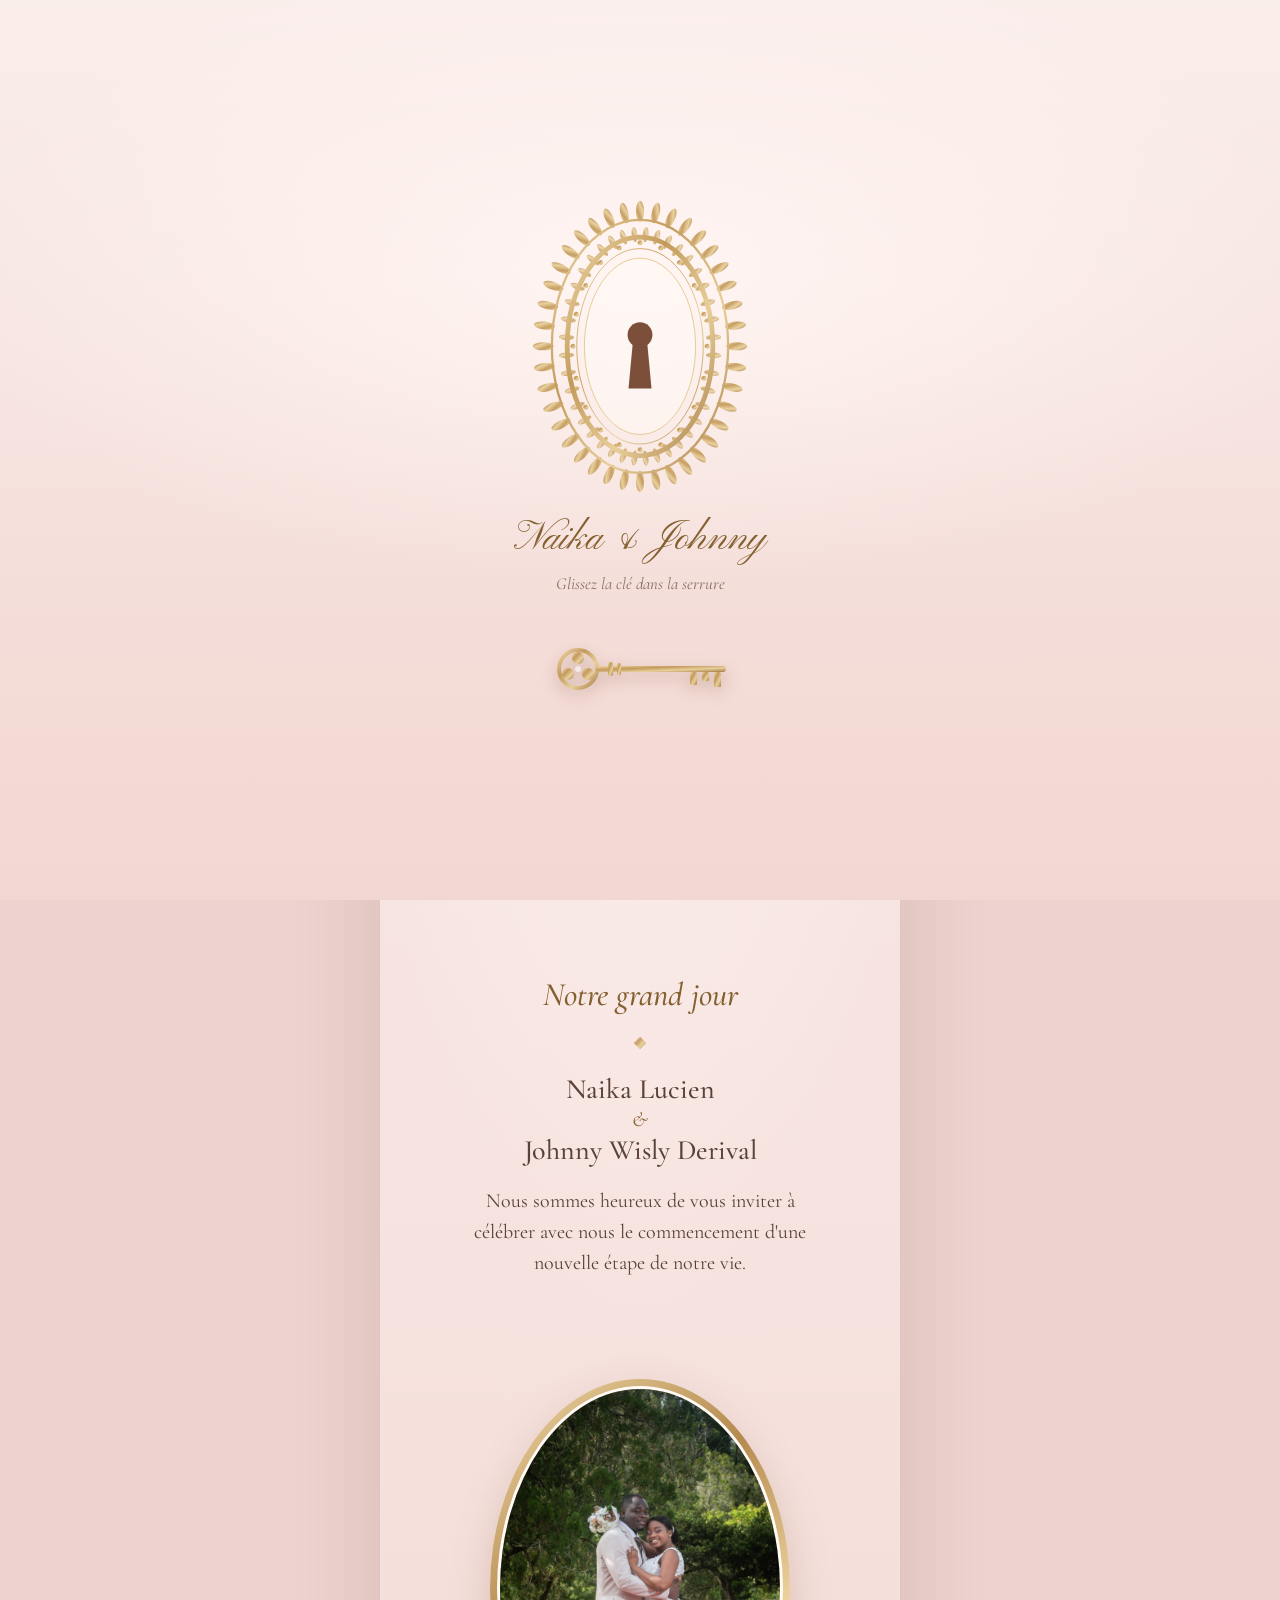
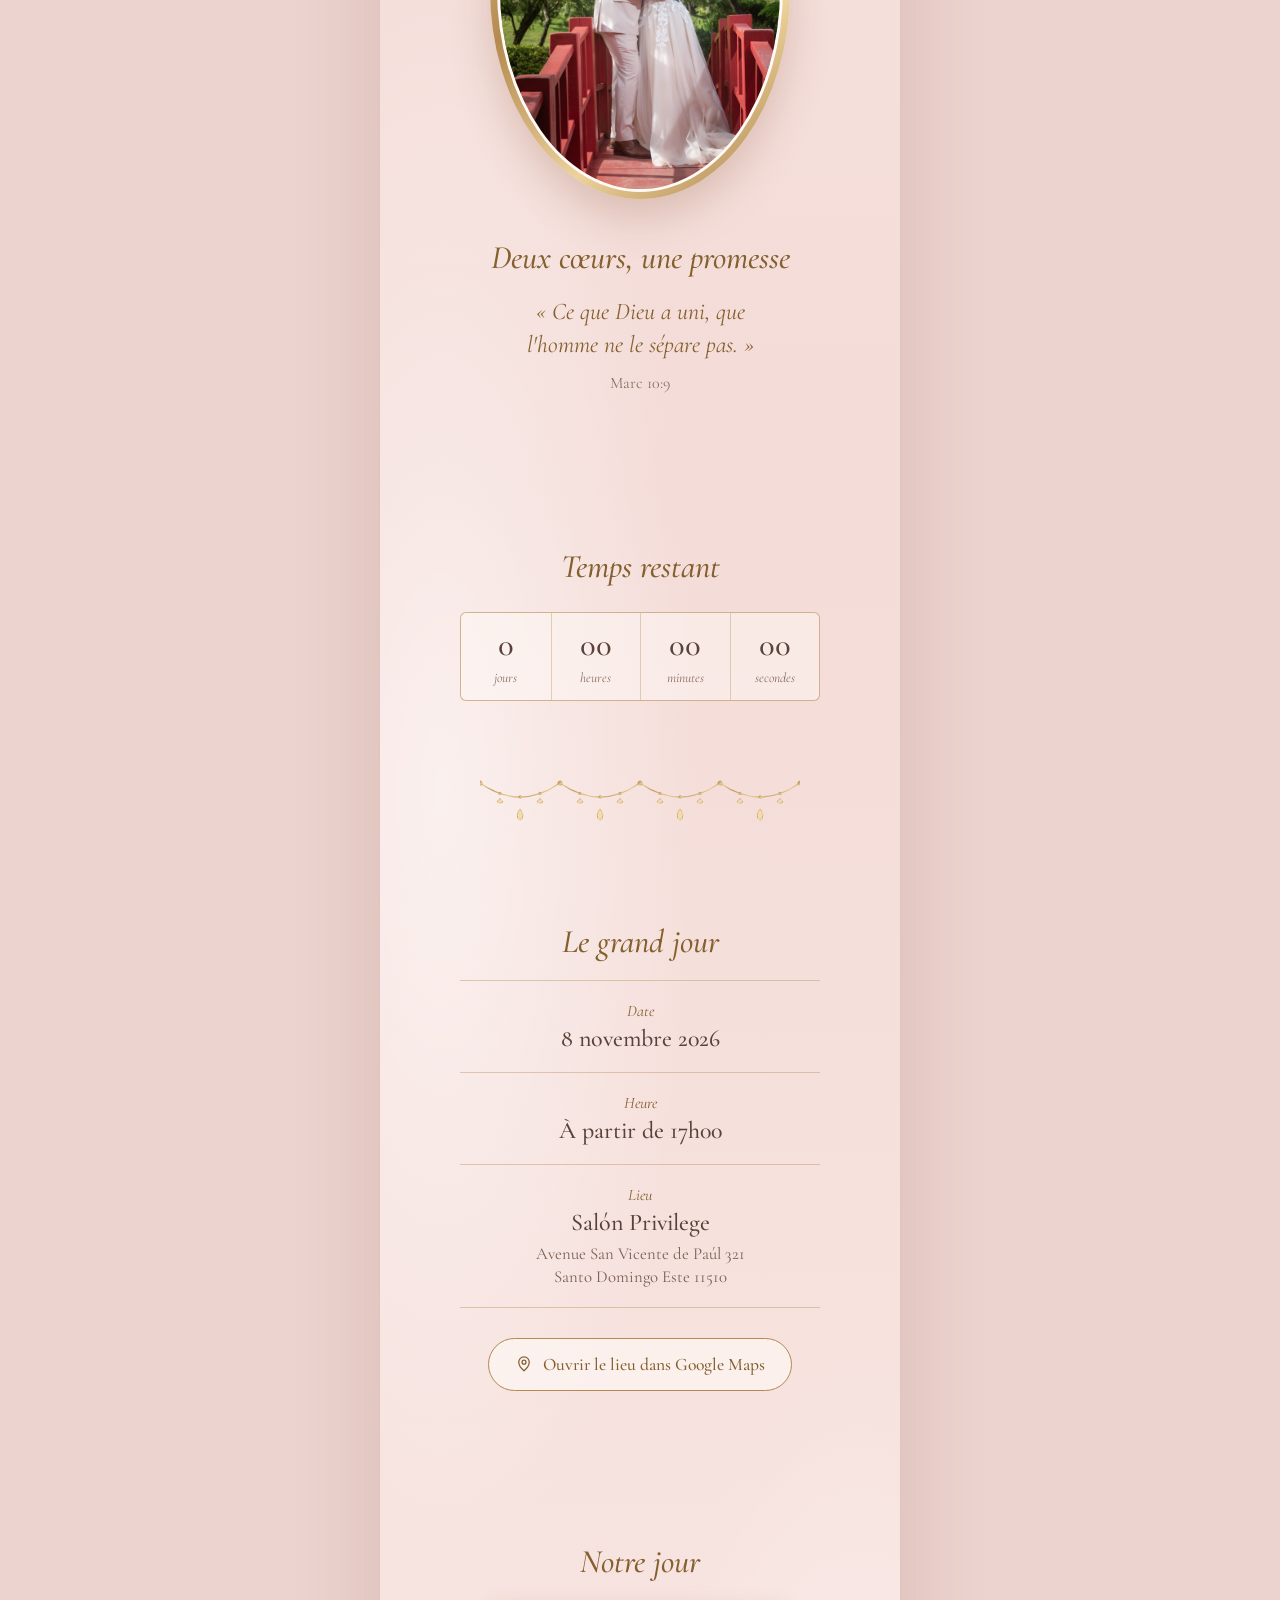
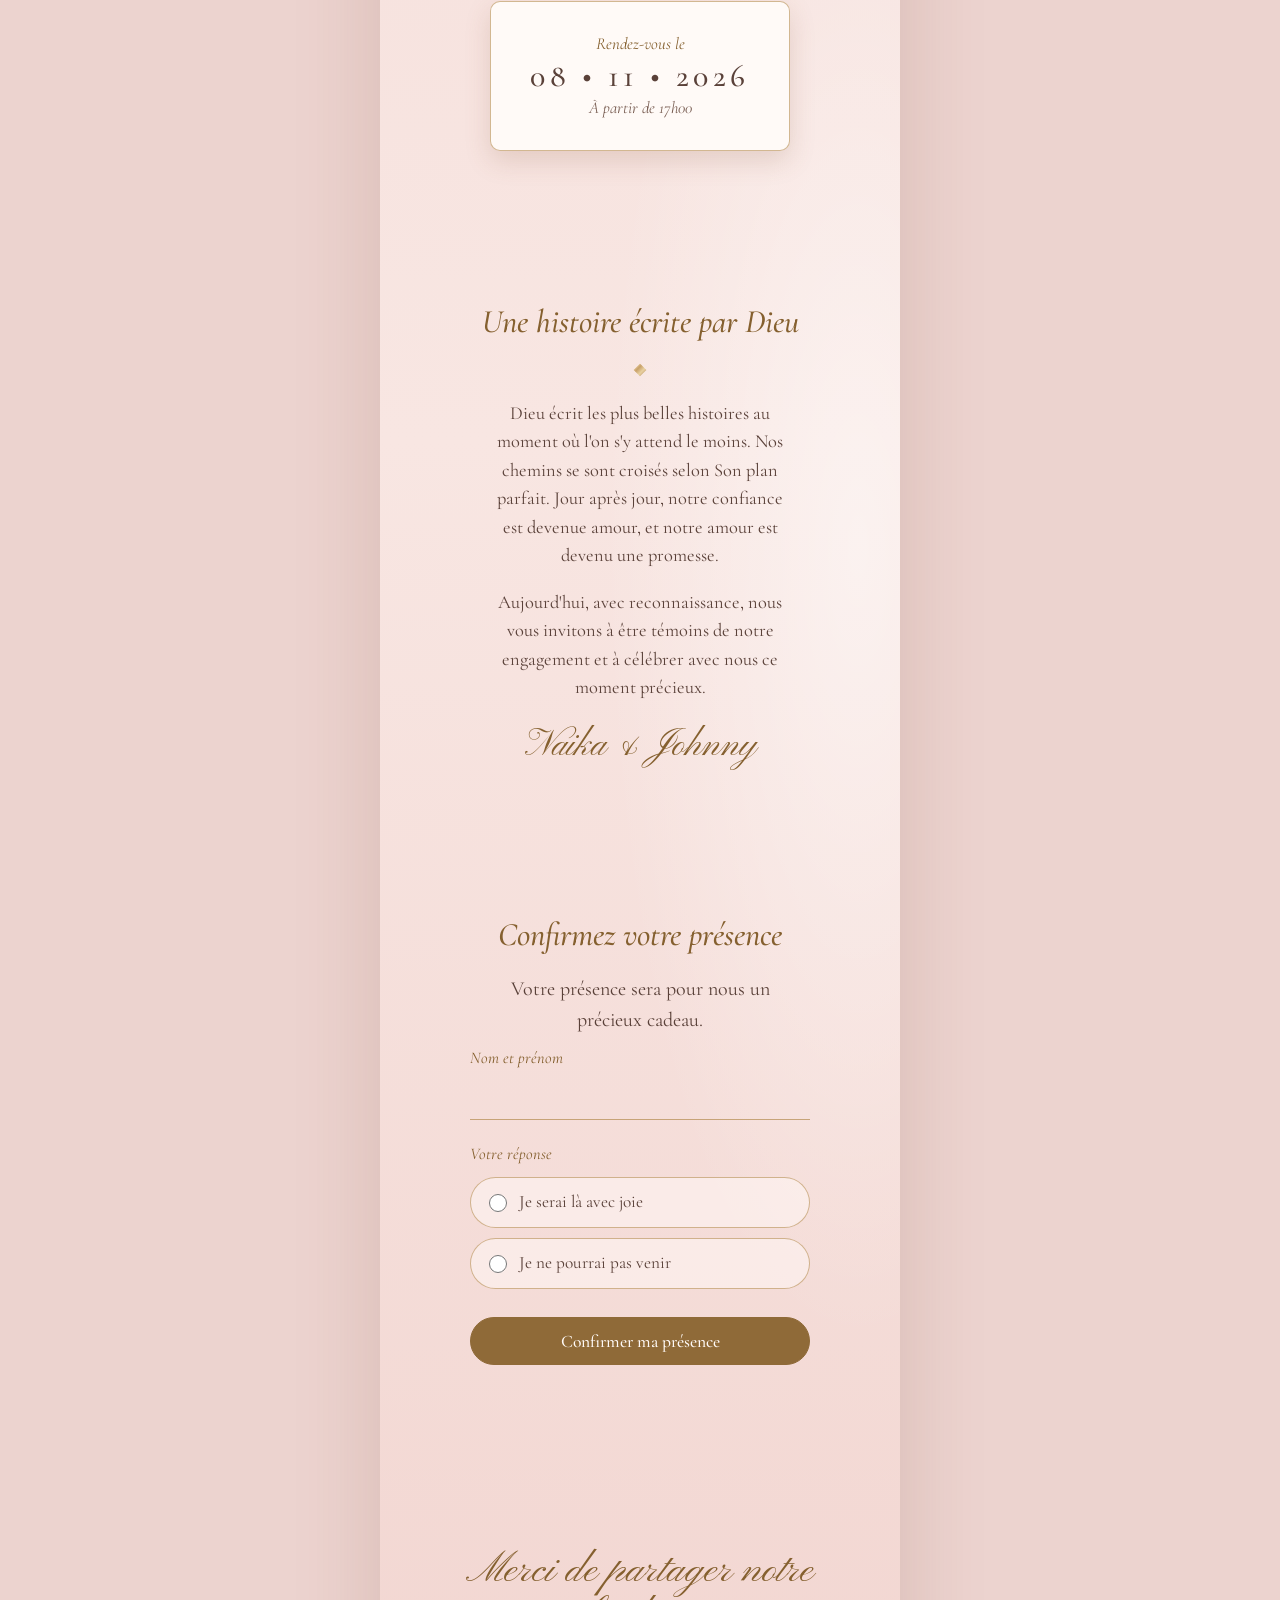
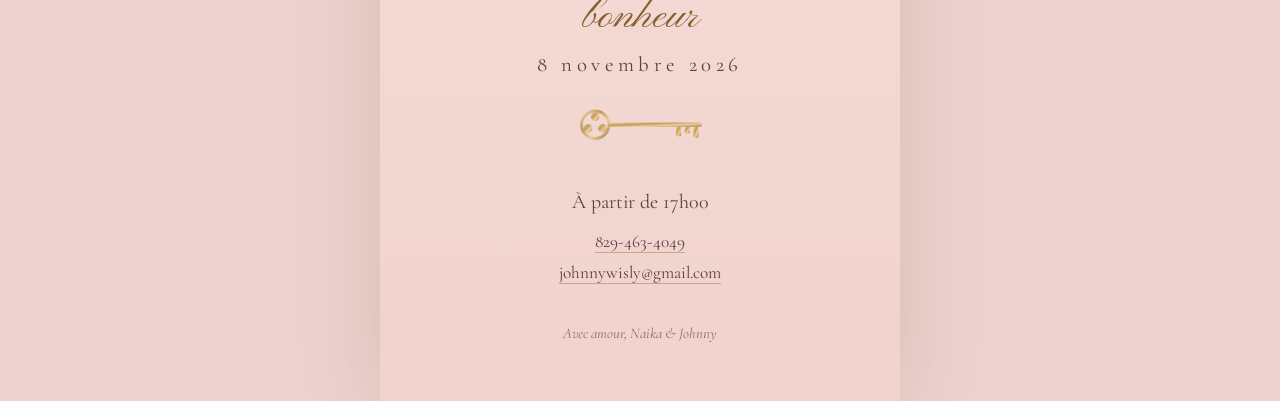
==== moi/invitation/index.html @ 37661292 "Add files via upload" ====
<!DOCTYPE html>
<html lang="fr">
<head>
<meta charset="utf-8">
<meta name="viewport" content="width=device-width, initial-scale=1, viewport-fit=cover">
<title>Naika &amp; Johnny — Invitation de mariage</title>
<meta name="description" content="Naika Lucien &amp; Johnny Wisly Derival vous invitent à leur mariage le 8 novembre 2026, à partir de 17h00, au Salón Privilege.">
<meta name="theme-color" content="#f3d9d6">
<meta property="og:title" content="Naika &amp; Johnny — Invitation de mariage">
<meta property="og:description" content="8 novembre 2026, à partir de 17h00 — Salón Privilege, Santo Domingo Este.">
<meta property="og:image" content="assets/photo-couple.jpg">
<link rel="preconnect" href="https://fonts.googleapis.com">
<link rel="preconnect" href="https://fonts.gstatic.com" crossorigin>
<link href="https://fonts.googleapis.com/css2?family=Cormorant+Garamond:ital,wght@0,400;0,500;0,600;1,400;1,500&family=Pinyon+Script&display=swap" rel="stylesheet">
<style>
:root{
  --blush:#f8e8e5;
  --rose:#efd0cc;
  --gold:#b48a4f;
  --gold-light:#e6c993;
  --gold-text:#85602f;
  --gold-deep:#8f6a38;
  --ink:#5a4139;
  --ivory:#fffaf7;
  --serif:"Cormorant Garamond","Iowan Old Style","Palatino Linotype",Georgia,serif;
  --script:"Pinyon Script","Snell Roundhand","Apple Chancery","Brush Script MT",cursive;
}
*{box-sizing:border-box;margin:0;padding:0}
html{-webkit-text-size-adjust:100%;scroll-behavior:smooth}
body{
  font-family:var(--serif);
  font-size:20px;
  line-height:1.55;
  color:var(--ink);
  background:#ecd3cf;
  min-height:100dvh;
  -webkit-font-smoothing:antialiased;
}
body.locked{overflow:hidden;height:100dvh}
.sr-only{position:absolute;width:1px;height:1px;overflow:hidden;clip:rect(0 0 0 0);white-space:nowrap}
a{color:inherit}
:focus-visible{outline:2px solid var(--gold-deep);outline-offset:3px;border-radius:4px}

/* ---------- Page column ---------- */
.page{
  position:relative;
  max-width:520px;
  margin:0 auto;
  min-height:100dvh;
  overflow:hidden;
  background:
    radial-gradient(90% 38% at 50% 0%, #fef4f1 0%, transparent 70%),
    radial-gradient(70% 22% at 12% 46%, rgba(255,255,255,.55) 0%, transparent 70%),
    radial-gradient(70% 22% at 92% 72%, rgba(255,255,255,.5) 0%, transparent 70%),
    linear-gradient(180deg,#f9ebe8 0%,#f4dcd8 40%,#f8e6e2 70%,#f1d3ce 100%);
  box-shadow:0 0 80px rgba(120,70,50,.18);
}
section{padding:76px 30px;text-align:center;position:relative}
h1,h2{font-weight:500;text-wrap:balance}
h2{
  font-family:var(--serif);
  font-style:italic;
  font-size:2.05rem;
  line-height:1.15;
  color:var(--gold-text);
  margin-bottom:20px;
}
p{max-width:34ch;margin-left:auto;margin-right:auto;text-wrap:pretty}
.script{font-family:var(--script);font-weight:400}
.gold-svg{display:block;margin:0 auto}
.flourish{width:120px;height:14px;margin:22px auto;display:block;opacity:.9}

/* ---------- Gate (key & lock) ---------- */
#gate{
  position:fixed;inset:0;z-index:100;
  display:flex;justify-content:center;
  background:
    radial-gradient(80% 50% at 50% 30%, #fff5f2 0%, transparent 70%),
    linear-gradient(180deg,#faeeeb,#f2d6d1);
  transition:opacity 1.3s ease .35s, visibility 0s linear 1.7s;
}
#gate.gone{opacity:0;visibility:hidden;pointer-events:none}
.gate-inner{
  width:100%;max-width:520px;
  display:flex;flex-direction:column;align-items:center;justify-content:center;
  gap:18px;padding:24px;position:relative;
}
.lock{width:min(56vw,230px);position:relative;transition:transform 1.5s cubic-bezier(.6,0,.2,1), opacity 1.1s ease .3s, filter 1s}
.lock svg{width:100%;height:auto;display:block;overflow:visible}
#gate.open .lock{transform:scale(2.6);opacity:0;filter:drop-shadow(0 0 40px #f6e0a8)}
#hole-fill{transition:fill .6s}
#gate.unlocking #hole-fill{fill:#fff1c4}
.gate-names{font-size:2.5rem;line-height:1;color:var(--gold-text);margin-top:2px;text-align:center}
.gate-hint{font-style:italic;font-size:1.05rem;color:#8b6f63;margin-top:-6px}
.key-track{position:relative;width:200px;height:74px;margin-top:18px;touch-action:none}
#key{
  position:absolute;left:10px;top:6px;width:180px;height:60px;
  cursor:grab;touch-action:none;transform-origin:100% 50%;
  filter:drop-shadow(0 6px 8px rgba(120,80,40,.28));
  transition:transform .45s cubic-bezier(.3,1.4,.5,1);
  animation:nudge 2.6s ease-in-out 1.2s infinite;
}
#key.dragging{cursor:grabbing;transition:none;animation:none}
#key.snap{transition:transform .6s cubic-bezier(.5,0,.2,1);animation:none}
#key svg{width:100%;height:100%;display:block;pointer-events:none;overflow:visible}
@keyframes nudge{0%,70%,100%{margin-left:0}82%{margin-left:14px}92%{margin-left:0}}

/* ---------- Music button ---------- */
#music{
  position:fixed;top:max(14px,env(safe-area-inset-top));right:max(14px,calc(50% - 246px));z-index:60;
  width:42px;height:42px;border-radius:50%;
  border:1px solid rgba(180,138,79,.55);
  background:rgba(255,250,247,.75);backdrop-filter:blur(6px);
  color:var(--gold-deep);display:none;align-items:center;justify-content:center;cursor:pointer;
}
#music.show{display:flex}
#music svg{width:20px;height:20px}
#music .off{display:none}
#music.muted .on{display:none}
#music.muted .off{display:block}

/* ---------- Hero ---------- */
.hero{padding-top:0;padding-bottom:40px;min-height:100dvh;display:flex;flex-direction:column;align-items:center;isolation:isolate}
.hero-bg{position:absolute;inset:0;width:100%;height:100%;object-fit:cover;object-position:50% 30%;z-index:-2}
.hero::before{content:"";position:absolute;inset:0;z-index:-1;
  background:linear-gradient(180deg,rgba(248,232,229,.30) 0%,rgba(248,232,229,0) 24%,rgba(248,232,229,0) 40%,rgba(248,232,229,.93) 57%,#f8e8e5 72%)}
.chandelier{width:min(64%,270px);margin-top:0;filter:drop-shadow(0 0 5px rgba(255,244,220,.9)) drop-shadow(0 6px 12px rgba(60,40,20,.35))}
.hero .kicker{font-style:italic;font-size:1.15rem;color:#7a5f54;margin-top:auto}
.hero h1{
  font-family:var(--script);font-weight:400;
  font-size:clamp(3rem,15vw,4.2rem);line-height:1.02;
  color:var(--gold-text);margin:6px 0 4px;
}
.hero .date{font-size:1.5rem;letter-spacing:.22em;color:var(--ink);margin-top:6px}
.hero .lead{margin-top:18px;font-style:italic;font-size:1.15rem;color:#7a5f54}
.scroll-hint{margin-top:0;padding-top:26px;font-style:italic;font-size:.95rem;color:#8b6f63}
.scroll-hint svg{display:block;margin:6px auto 0;width:16px;height:16px;animation:bob 2s ease-in-out infinite}
@keyframes bob{50%{transform:translateY(5px)}}

/* ---------- Invitation ---------- */
.invite .names{font-size:1.75rem;line-height:1.25;margin:14px 0 18px;color:var(--ink);font-weight:500}
.invite .names span{display:block;font-style:italic;font-weight:400;font-size:1.3rem;color:var(--gold-text)}

/* ---------- Photo ---------- */
.photo{padding-top:24px}
.oval{
  position:relative;width:min(74%,300px);aspect-ratio:5/7;margin:0 auto 40px;
  border-radius:50%;padding:7px;
  background:linear-gradient(140deg,#f0d9a6,#b48a4f 40%,#ecd29c 70%,#a87d45);
  box-shadow:0 18px 40px rgba(140,90,60,.25);
  opacity:0;transform:scale(.94);
  transition:opacity 1.1s ease, transform 1.4s cubic-bezier(.2,.7,.2,1);
}
.oval.in{opacity:1;transform:none}
.oval img{width:100%;height:100%;object-fit:cover;object-position:50% 40%;border-radius:50%;display:block;border:3px solid var(--ivory)}
.verse{font-style:italic;font-size:1.5rem;line-height:1.35;color:var(--gold-text);max-width:24ch;margin:0 auto;text-wrap:balance}
.verse-ref{margin-top:10px;font-size:1rem;color:#8b6f63}

/* ---------- Countdown ---------- */
.count h2{margin-bottom:26px}
.clock{
  display:grid;grid-template-columns:repeat(4,1fr);
  max-width:360px;margin:0 auto;
  border:1px solid rgba(180,138,79,.6);border-radius:6px;
  background:rgba(255,250,247,.45);
}
.clock div{padding:16px 4px 12px;border-left:1px solid rgba(180,138,79,.35)}
.clock div:first-child{border-left:0}
.clock b{display:block;font-weight:500;font-size:2rem;line-height:1;font-variant-numeric:tabular-nums;color:var(--ink)}
.clock small{display:block;margin-top:6px;font-size:.85rem;font-style:italic;color:#8b6f63}

/* ---------- Day ---------- */
.facts{max-width:360px;margin:8px auto 30px;text-align:center}
.facts div{padding:18px 0;border-top:1px solid rgba(180,138,79,.4)}
.facts div:last-child{border-bottom:1px solid rgba(180,138,79,.4)}
.facts dt{font-style:italic;font-size:1rem;color:var(--gold-text)}
.facts dd{font-size:1.5rem;line-height:1.25;font-weight:500}
.facts dd span{display:block;font-size:1.05rem;font-weight:400;color:#7a5f54;margin-top:4px;line-height:1.4}
.btn{
  display:inline-flex;align-items:center;justify-content:center;gap:10px;
  min-height:48px;padding:12px 26px;border-radius:999px;
  font-family:var(--serif);font-size:1.1rem;font-weight:500;text-decoration:none;cursor:pointer;
  border:1px solid var(--gold);color:var(--gold-text);background:rgba(255,250,247,.6);
  transition:background .25s,color .25s;
}
.btn:hover{background:var(--gold-deep);color:var(--ivory)}
.btn.solid{background:var(--gold-deep);color:var(--ivory);border-color:var(--gold-deep)}
.btn.solid:hover{background:#74532a}
.btn svg{width:18px;height:18px;flex:none}

/* ---------- Date card ---------- */
.card{position:relative;width:min(300px,100%);height:150px;margin:0 auto;border-radius:10px;box-shadow:0 10px 26px rgba(140,90,60,.18)}
.card .under{
  position:absolute;inset:0;display:flex;flex-direction:column;align-items:center;justify-content:center;
  background:var(--ivory);border:1px solid rgba(180,138,79,.6);border-radius:10px;
}
.card .under i{font-size:1.05rem;color:var(--gold-text)}
.card .under strong{font-family:var(--serif);font-weight:500;font-size:2rem;letter-spacing:.14em;line-height:1.2}
.card .under em{font-size:1.05rem;color:#7a5f54}

/* ---------- Story ---------- */
.story p{margin-bottom:18px;font-size:1.15rem;max-width:32ch}
.story .sign{font-family:var(--script);font-size:2.3rem;color:var(--gold-text);margin-top:26px;line-height:1}

/* ---------- RSVP ---------- */
form{max-width:340px;margin:10px auto 0;text-align:left}
.field{margin-bottom:22px}
.field label,.field legend{display:block;font-style:italic;font-size:1.02rem;color:var(--gold-text);margin-bottom:2px}
.field input[type=text],.field input[type=number]{
  width:100%;background:transparent;border:0;border-bottom:1px solid rgba(180,138,79,.7);
  padding:8px 2px;font:inherit;font-size:1.2rem;color:var(--ink);border-radius:0;
}
.field input:focus{outline:0;border-bottom:2px solid var(--gold-deep)}
fieldset{border:0}
.choices{display:grid;gap:10px;margin-top:8px}
.choices label{
  display:flex;align-items:center;gap:12px;cursor:pointer;
  border:1px solid rgba(180,138,79,.6);border-radius:999px;padding:11px 18px;
  background:rgba(255,250,247,.5);font-style:normal;font-size:1.08rem;color:var(--ink);margin:0;
}
.choices input{accent-color:var(--gold-deep);width:18px;height:18px}
.choices label:has(input:checked){background:var(--gold-deep);color:var(--ivory);border-color:var(--gold-deep)}
.choices label:has(input:focus-visible){outline:2px solid var(--gold-deep);outline-offset:3px}
form .btn{width:100%;margin-top:6px}
.err{color:#9a3b32;font-size:1rem;min-height:1.4em;margin-top:10px;text-align:center}
.thanks{max-width:340px;margin:10px auto 0}
.thanks[hidden],#rsvp-form[hidden]{display:none}
.thanks .script{font-size:2.6rem;color:var(--gold-text);line-height:1.1;margin-bottom:10px}
.thanks p{margin-bottom:22px}
.thanks .alt{margin:18px 0 0;font-size:1.05rem}
.thanks .alt a{color:var(--gold-text)}
.hp{position:absolute;left:-9999px}

/* ---------- Closing ---------- */
.closing{padding-bottom:56px}
.closing .script{font-size:2.6rem;color:var(--gold-text);line-height:1.1}
.closing .date{letter-spacing:.22em;font-size:1.3rem;margin-top:8px}
.closing .key{width:130px;margin:22px auto 30px}
.contact{margin-top:8px;font-size:1.08rem;line-height:1.8}
.contact a{text-decoration:none;border-bottom:1px solid rgba(180,138,79,.6)}
.foot{margin-top:34px;font-size:.92rem;font-style:italic;color:#8b6f63}

noscript style{display:none}
@media (prefers-reduced-motion:reduce){
  *,*::before,*::after{animation:none!important;transition-duration:.01ms!important;transition-delay:0s!important;scroll-behavior:auto!important}
}
</style>
<noscript><style>#gate{display:none}body.locked{overflow:auto;height:auto}.oval{opacity:1;transform:none}</style></noscript>
</head>
<body class="locked">

<!-- shared gradient -->
<svg width="0" height="0" style="position:absolute" aria-hidden="true" focusable="false">
  <defs>
    <linearGradient id="gold" x1="0" y1="0" x2="1" y2="1">
      <stop offset="0" stop-color="#f0d9a6"/>
      <stop offset=".35" stop-color="#c39a5c"/>
      <stop offset=".65" stop-color="#e8cf9a"/>
      <stop offset="1" stop-color="#a87d45"/>
    </linearGradient>
  </defs>
</svg>

<!-- ============ GATE ============ -->
<div id="gate" role="dialog" aria-label="Ouvrir l'invitation">
  <div class="gate-inner">
    <div class="lock"><svg id="medallion" viewBox="0 0 240 320" aria-hidden="true"></svg></div>
    <div class="gate-names script">Naika &amp; Johnny</div>
    <div class="gate-hint">Glissez la clé dans la serrure</div>
    <div class="key-track">
      <div id="key" role="button" tabindex="0" aria-label="Clé : glissez-la vers la serrure, ou appuyez pour ouvrir l'invitation">
        <svg viewBox="0 0 180 60" aria-hidden="true">
          <g fill="none" stroke="url(#gold)" stroke-width="4" stroke-linecap="round">
            <circle cx="28" cy="30" r="19"/>
          </g>
          <g fill="url(#gold)">
            <circle cx="28" cy="19" r="6"/><circle cx="18" cy="35" r="6"/><circle cx="38" cy="35" r="6"/>
            <circle cx="28" cy="30" r="3" fill="#f8e8e5"/>
            <rect x="46" y="27" width="130" height="6" rx="3"/>
            <rect x="58" y="23" width="5" height="14" rx="2"/>
            <rect x="67" y="24" width="4" height="12" rx="2"/>
            <rect x="140" y="33" width="7" height="13" rx="1.5"/>
            <rect x="152" y="33" width="7" height="9" rx="1.5"/>
            <rect x="164" y="33" width="7" height="15" rx="1.5"/>
          </g>
        </svg>
      </div>
    </div>
  </div>
</div>

<button id="music" type="button" aria-label="Couper ou remettre la musique">
  <svg class="on" viewBox="0 0 24 24" fill="none" stroke="currentColor" stroke-width="1.7" stroke-linecap="round" stroke-linejoin="round" aria-hidden="true"><path d="M9 18V6l10-2v12"/><circle cx="6.5" cy="18" r="2.5"/><circle cx="16.5" cy="16" r="2.5"/></svg>
  <svg class="off" viewBox="0 0 24 24" fill="none" stroke="currentColor" stroke-width="1.7" stroke-linecap="round" stroke-linejoin="round" aria-hidden="true"><path d="M9 18V6l10-2v12"/><circle cx="6.5" cy="18" r="2.5"/><circle cx="16.5" cy="16" r="2.5"/><path d="M3 3l18 18"/></svg>
</button>
<audio id="song" src="[data-uri]" loop preload="auto"></audio>

<main class="page">

  <!-- ============ HERO ============ -->
  <section class="hero" aria-label="Naika et Johnny">
    <img class="hero-bg" id="hero-bg" alt="" aria-hidden="true">
    <svg id="chandelier" class="chandelier" viewBox="0 0 300 300" aria-hidden="true"></svg>
    <div class="kicker">Invitation de mariage</div>
    <h1>Naika &amp; Johnny</h1>
    <div class="date">08 • 11 • 2026</div>
    <p class="lead">Avec la grâce de Dieu, nous vous invitons à partager notre bonheur.</p>
    <div class="scroll-hint">Faites défiler
      <svg viewBox="0 0 16 16" fill="none" stroke="#b48a4f" stroke-width="1.6" stroke-linecap="round" stroke-linejoin="round" aria-hidden="true"><path d="M3 6l5 5 5-5"/></svg>
    </div>
  </section>

  <!-- ============ INVITATION ============ -->
  <section class="invite">
    <h2>Notre grand jour</h2>
    <svg class="flourish" viewBox="0 0 120 14" aria-hidden="true"><g fill="none" stroke="url(#gold)" stroke-width="1.2"><path d="M0 7H48M72 7H120"/><path d="M60 1.5L65.5 7L60 12.5L54.5 7Z" fill="url(#gold)"/></g></svg>
    <div class="names">Naika Lucien <span>&amp;</span> Johnny Wisly Derival</div>
    <p>Nous sommes heureux de vous inviter à célébrer avec nous le commencement d'une nouvelle étape de notre vie.</p>
  </section>

  <!-- ============ PHOTO + VERSE ============ -->
  <section class="photo">
    <figure class="oval" id="oval">
      <img src="[data-uri]" alt="Naika et Johnny, enlacés sur un pont rouge dans un jardin" width="1400" height="1960">
    </figure>
    <h2>Deux cœurs, une promesse</h2>
    <blockquote class="verse">«&nbsp;Ce que Dieu a uni, que l'homme ne le sépare pas.&nbsp;»</blockquote>
    <div class="verse-ref">Marc 10:9</div>
  </section>

  <!-- ============ COUNTDOWN ============ -->
  <section class="count" aria-labelledby="t-left">
    <h2 id="t-left">Temps restant</h2>
    <div class="clock" role="timer" aria-live="off">
      <div><b id="cd-d">--</b><small>jours</small></div>
      <div><b id="cd-h">--</b><small>heures</small></div>
      <div><b id="cd-m">--</b><small>minutes</small></div>
      <div><b id="cd-s">--</b><small>secondes</small></div>
    </div>
  </section>

  <svg id="garland" class="gold-svg" viewBox="0 0 320 70" width="320" style="max-width:88%;height:auto" aria-hidden="true"></svg>

  <!-- ============ DAY ============ -->
  <section class="day">
    <h2>Le grand jour</h2>
    <dl class="facts">
      <div><dt>Date</dt><dd>8 novembre 2026</dd></div>
      <div><dt>Heure</dt><dd>À partir de 17h00</dd></div>
      <div><dt>Lieu</dt><dd>Salón Privilege<span>Avenue San Vicente de Paúl 321<br>Santo Domingo Este 11510</span></dd></div>
    </dl>
    <a class="btn" href="https://maps.app.goo.gl/1w7UGWBTT6JBcXZq7?g_st=iw" target="_blank" rel="noopener">
      <svg viewBox="0 0 24 24" fill="none" stroke="currentColor" stroke-width="1.7" stroke-linecap="round" stroke-linejoin="round" aria-hidden="true"><path d="M12 21s7-6.2 7-11.5A7 7 0 0 0 5 9.5C5 14.8 12 21 12 21z"/><circle cx="12" cy="9.5" r="2.6"/></svg>
      Ouvrir le lieu dans Google Maps
    </a>
  </section>

  <!-- ============ DATE ============ -->
  <section class="savedate">
    <h2>Notre jour</h2>
    <div class="card"><div class="under"><i>Rendez-vous le</i><strong>08 • 11 • 2026</strong><em>À partir de 17h00</em></div></div>
  </section>

  <!-- ============ STORY ============ -->
  <section class="story">
    <h2>Une histoire écrite par Dieu</h2>
    <svg class="flourish" viewBox="0 0 120 14" aria-hidden="true"><g fill="none" stroke="url(#gold)" stroke-width="1.2"><path d="M0 7H48M72 7H120"/><path d="M60 1.5L65.5 7L60 12.5L54.5 7Z" fill="url(#gold)"/></g></svg>
    <p>Dieu écrit les plus belles histoires au moment où l'on s'y attend le moins. Nos chemins se sont croisés selon Son plan parfait. Jour après jour, notre confiance est devenue amour, et notre amour est devenu une promesse.</p>
    <p>Aujourd'hui, avec reconnaissance, nous vous invitons à être témoins de notre engagement et à célébrer avec nous ce moment précieux.</p>
    <div class="sign script">Naika &amp; Johnny</div>
  </section>

  <!-- ============ RSVP ============ -->
  <section class="rsvp" id="rsvp">
    <h2>Confirmez votre présence</h2>
    <p>Votre présence sera pour nous un précieux cadeau.</p>

    <form id="rsvp-form" name="rsvp" novalidate>
      <p class="hp" aria-hidden="true"><label>Ne pas remplir <input name="_honey" tabindex="-1" autocomplete="off"></label></p>
      <div class="field">
        <label for="f-name">Nom et prénom</label>
        <input id="f-name" name="nom" type="text" autocomplete="name" required>
      </div>
      <fieldset class="field">
        <legend>Votre réponse</legend>
        <div class="choices">
          <label><input type="radio" name="reponse" value="oui" required> Je serai là avec joie</label>
          <label><input type="radio" name="reponse" value="non"> Je ne pourrai pas venir</label>
        </div>
      </fieldset>
      <button class="btn solid" type="submit">Confirmer ma présence</button>
      <div class="err" id="rsvp-err" role="alert"></div>
    </form>

    <div class="thanks" id="thanks" hidden tabindex="-1">
      <div class="script" id="thanks-title">Merci !</div>
      <p id="thanks-text"></p>
      <a class="btn solid" id="wa" href="#" target="_blank" rel="noopener">
        <svg viewBox="0 0 24 24" fill="none" stroke="currentColor" stroke-width="1.7" stroke-linecap="round" stroke-linejoin="round" aria-hidden="true"><path d="M21 11.5a8.4 8.4 0 0 1-12.4 7.4L3 20.5l1.7-5.4A8.4 8.4 0 1 1 21 11.5z"/></svg>
        Prévenir aussi par WhatsApp
      </a>
      <p class="alt"><a id="mail" href="#">ou envoyer un courriel</a></p>
    </div>
  </section>

  <!-- ============ CLOSING ============ -->
  <section class="closing">
    <div class="script">Merci de partager notre bonheur</div>
    <div class="date">8 novembre 2026</div>
    <svg class="key" viewBox="0 0 180 60" aria-hidden="true">
      <g fill="none" stroke="url(#gold)" stroke-width="4"><circle cx="28" cy="30" r="19"/></g>
      <g fill="url(#gold)"><circle cx="28" cy="19" r="6"/><circle cx="18" cy="35" r="6"/><circle cx="38" cy="35" r="6"/><rect x="46" y="27" width="130" height="6" rx="3"/><rect x="140" y="33" width="7" height="13" rx="1.5"/><rect x="152" y="33" width="7" height="9" rx="1.5"/><rect x="164" y="33" width="7" height="15" rx="1.5"/></g>
    </svg>
    <p>À partir de 17h00</p>
    <p class="contact">
      <a href="tel:+18294634049">829-463-4049</a><br>
      <a href="mailto:johnnywisly@gmail.com">johnnywisly@gmail.com</a>
    </p>
    <div class="foot">Avec amour, Naika &amp; Johnny</div>
  </section>

</main>

<script>
(function(){
'use strict';
const NS='http://www.w3.org/2000/svg';
const el=(n,a,p)=>{const e=document.createElementNS(NS,n);for(const k in (a||{}))e.setAttribute(k,a[k]);if(p)p.appendChild(e);return e;};
const reduceMotion=matchMedia('(prefers-reduced-motion: reduce)').matches;

/* ---------- Ornamental medallion with keyhole ---------- */
(function buildMedallion(){
  const svg=document.getElementById('medallion');
  const cx=120,cy=160,g=el('g',{},svg);
  const N=40;
  for(let i=0;i<N;i++){
    const t=i/N*Math.PI*2,rx=92,ry=132;
    const px=cx+rx*Math.cos(t),py=cy+ry*Math.sin(t);
    const deg=Math.atan2(Math.sin(t)/ry,Math.cos(t)/rx)*180/Math.PI;
    el('ellipse',{cx:9,cy:0,rx:11,ry:4.2,transform:`translate(${px} ${py}) rotate(${deg})`,fill:'url(#gold)',opacity:.95},g);
  }
  for(let i=0;i<N;i++){
    const t=(i+.5)/N*Math.PI*2,rx=84,ry=124;
    const px=cx+rx*Math.cos(t),py=cy+ry*Math.sin(t);
    const deg=Math.atan2(Math.sin(t)/ry,Math.cos(t)/rx)*180/Math.PI;
    el('ellipse',{cx:-7,cy:0,rx:8,ry:3,transform:`translate(${px} ${py}) rotate(${deg})`,fill:'url(#gold)',opacity:.8},g);
  }
  el('ellipse',{cx,cy,rx:92,ry:132,fill:'none',stroke:'url(#gold)','stroke-width':2.4},g);
  el('ellipse',{cx,cy,rx:76,ry:114,fill:'none',stroke:'url(#gold)','stroke-width':5},g);
  el('ellipse',{cx,cy,rx:66,ry:102,fill:'none',stroke:'url(#gold)','stroke-width':1},g);
  for(let i=0;i<20;i++){
    const t=i/20*Math.PI*2;
    el('circle',{cx:cx+70*Math.cos(t),cy:cy+108*Math.sin(t),r:2.6,fill:'url(#gold)'},g);
  }
  el('ellipse',{cx,cy,rx:58,ry:92,fill:'rgba(255,250,246,.6)',stroke:'#e6c993','stroke-width':1},g);
  el('circle',{id:'hole-fill',cx:120,cy:148,r:13,fill:'#7c4f3b'},g);
  el('path',{d:'M112.5 156 L127.5 156 L132 204 L108 204 Z',fill:'#7c4f3b',stroke:'none'},g);
  el('circle',{id:'hole',cx:120,cy:148,r:13,fill:'none'},g);
})();

/* ---------- Chandelier ---------- */
function drop(g,x,y,len){
  el('path',{d:`M${x} ${y}V${y+len*.55}`,stroke:'url(#gold)','stroke-width':.9,fill:'none'},g);
  const c=y+len*.55;
  el('path',{d:`M${x} ${c} C${x+3.6} ${c+3.4} ${x+3.6} ${c+len*.45} ${x} ${c+len*.5} C${x-3.6} ${c+len*.45} ${x-3.6} ${c+3.4} ${x} ${c}Z`,fill:'#f2dcae',stroke:'url(#gold)','stroke-width':.8},g);
}
function swag(g,x0,y0,x1,y1,sag,ds,long){
  const cxp=(x0+x1)/2,cyp=Math.max(y0,y1)+sag*2;
  el('path',{d:`M${x0} ${y0} Q${cxp} ${cyp} ${x1} ${y1}`,fill:'none',stroke:'url(#gold)','stroke-width':1.3,'stroke-linecap':'round'},g);
  ds.forEach((t,i)=>{
    const u=1-t,x=u*u*x0+2*u*t*cxp+t*t*x1,y=u*u*y0+2*u*t*cyp+t*t*y1;
    el('circle',{cx:x,cy:y,r:1.7,fill:'url(#gold)'},g);
    drop(g,x,y,(long&&Math.abs(t-.5)<.01)?long:9+(i%2)*3);
  });
}
(function buildChandelier(){
  const svg=document.getElementById('chandelier');
  const g=el('g',{fill:'none',stroke:'url(#gold)','stroke-width':1.6,'stroke-linecap':'round'},svg);
  el('path',{d:'M150 0V44'},g);
  el('path',{d:'M139 46 Q150 38 161 46 Q159 58 150 60 Q141 58 139 46Z',fill:'url(#gold)'},g);
  el('path',{d:'M150 60 C137 78 137 98 150 112 C163 98 163 78 150 60Z',fill:'rgba(230,201,147,.4)'},g);
  el('circle',{cx:150,cy:86,r:3,fill:'url(#gold)',stroke:'none'},g);
  const tiers=[{y:104,w:58},{y:150,w:92},{y:196,w:122}];
  tiers.forEach((t,i)=>{
    [-1,1].forEach(s=>{
      const x=150+s*t.w,y=t.y;
      el('path',{d:`M150 ${y} C${150+s*t.w*.35} ${y+28} ${x} ${y+24} ${x} ${y-3}`},g);
      el('path',{d:`M${x-6} ${y-3}H${x+6}L${x+4} ${y+6}H${x-4}Z`,fill:'url(#gold)'},g);
      el('rect',{x:x-2.5,y:y-19,width:5,height:16,rx:1,fill:'#fff6e6','stroke-width':1},g);
      el('path',{d:`M${x} ${y-32} C${x+4.5} ${y-27} ${x+3} ${y-22} ${x} ${y-20.5} C${x-3} ${y-22} ${x-4.5} ${y-27} ${x} ${y-32}Z`,fill:'#f4d88c',stroke:'none'},g);
    });
    swag(g,150-t.w,t.y+5,150+t.w,t.y+5,t.w*.28,[.2,.35,.5,.65,.8],i===2?26:0);
  });
  drop(g,150,112,44);
})();

/* ---------- Garland divider ---------- */
(function buildGarland(){
  const svg=document.getElementById('garland');
  const g=el('g',{},svg);
  for(let i=0;i<4;i++){
    swag(g,i*80,6,(i+1)*80,6,14,[.25,.5,.75],22);
    el('circle',{cx:i*80,cy:6,r:2.6,fill:'url(#gold)'},g);
  }
  el('circle',{cx:320,cy:6,r:2.6,fill:'url(#gold)'},g);
})();

/* ---------- Gate: drag the key to the lock ---------- */
const gate=document.getElementById('gate'),key=document.getElementById('key'),hole=document.getElementById('hole');
const song=document.getElementById('song'),musicBtn=document.getElementById('music');
let dx=0,dy=0,startX=0,startY=0,baseX=0,baseY=0,moved=0,opened=false,dragging=false;

function setKey(x,y,extra){key.style.transform=`translate(${x}px,${y}px)${extra||''}`}
function tipPoint(){const r=key.getBoundingClientRect();return {x:r.right,y:r.top+r.height/2}}
function holePoint(){const r=hole.getBoundingClientRect();return {x:r.left+r.width/2,y:r.top+r.height/2}}

function unlock(){
  if(opened)return;opened=true;
  key.classList.remove('dragging');key.classList.add('snap');
  startMusic();                          // la musique démarre dès que la clé touche la serrure
  const t=tipPoint(),h=holePoint();
  // tip currently includes current translate; move the remaining distance
  dx+=h.x-t.x;dy+=h.y-t.y;
  setKey(dx,dy);
  setTimeout(()=>{setKey(dx,dy,' rotate(-32deg)');gate.classList.add('unlocking')},650);
  setTimeout(()=>{gate.classList.add('open')},1250);
  setTimeout(()=>{gate.classList.add('gone');document.body.classList.remove('locked');window.scrollTo(0,0)},reduceMotion?1300:1900);
}
key.addEventListener('pointerdown',e=>{
  if(opened)return;
  primeMusic();
  dragging=true;moved=0;startX=e.clientX;startY=e.clientY;baseX=dx;baseY=dy;
  key.classList.add('dragging');key.classList.remove('snap');
  key.setPointerCapture(e.pointerId);
});
key.addEventListener('pointermove',e=>{
  if(!dragging||opened)return;
  const mx=e.clientX-startX,my=e.clientY-startY;
  moved=Math.max(moved,Math.hypot(mx,my));
  dx=baseX+mx;dy=baseY+my;setKey(dx,dy);
  const t=tipPoint(),h=holePoint();
  if(Math.hypot(t.x-h.x,t.y-h.y)<46){dragging=false;unlock()}
});
function release(){
  if(!dragging)return;dragging=false;
  key.classList.remove('dragging');
  if(moved<8){unlock();return}          // simple tap: open automatically
  dx=0;dy=0;setKey(0,0);                // spring back
}
key.addEventListener('pointerup',release);
key.addEventListener('pointercancel',release);
key.addEventListener('keydown',e=>{if(e.key==='Enter'||e.key===' '){e.preventDefault();primeMusic();unlock()}});

/* ---------- Music ---------- */
let primed=false,wanted=false;
// Sur téléphone, le son doit être « débloqué » par un geste : on le prépare au premier toucher de la clé.
function primeMusic(){
  if(primed)return;primed=true;
  song.muted=true;
  const p=song.play();
  if(p&&p.then){p.then(()=>{if(!wanted){song.pause();song.currentTime=0}song.muted=false}).catch(()=>{song.muted=false})}
  else{song.muted=false}
}
function startMusic(){
  wanted=true;musicBtn.classList.add('show');
  song.muted=false;song.currentTime=0;
  const p=song.play();
  if(p&&p.then){p.then(()=>musicBtn.classList.remove('muted')).catch(()=>musicBtn.classList.add('muted'))}
}
song.addEventListener('error',()=>musicBtn.classList.remove('show'));
musicBtn.addEventListener('click',()=>{
  if(song.paused){song.play().then(()=>musicBtn.classList.remove('muted')).catch(()=>{})}
  else{song.pause();musicBtn.classList.add('muted')}
});

/* ---------- Photo en grand plan (même image que le cadre) ---------- */
(function(){
  const bg=document.getElementById('hero-bg'),src=document.querySelector('.oval img');
  if(bg&&src)bg.src=src.getAttribute('src');
})();

/* ---------- Photo reveal ---------- */
const oval=document.getElementById('oval');
if('IntersectionObserver' in window){
  new IntersectionObserver((en,ob)=>{en.forEach(x=>{if(x.isIntersecting){oval.classList.add('in');ob.disconnect()}})},{threshold:.25}).observe(oval);
}else oval.classList.add('in');

/* ---------- Countdown (8 Nov 2026, 17:00, Santo Domingo = UTC-4) ---------- */
const target=new Date('2026-11-08T17:00:00-04:00').getTime();
const cd={d:document.getElementById('cd-d'),h:document.getElementById('cd-h'),m:document.getElementById('cd-m'),s:document.getElementById('cd-s')};
const pad=n=>String(n).padStart(2,'0');
function tick(){
  let s=Math.max(0,Math.floor((target-Date.now())/1000));
  const d=Math.floor(s/86400);s%=86400;
  const h=Math.floor(s/3600);s%=3600;
  const m=Math.floor(s/60);s%=60;
  cd.d.textContent=d;cd.h.textContent=pad(h);cd.m.textContent=pad(m);cd.s.textContent=pad(s);
}
tick();setInterval(tick,1000);

/* ---------- RSVP ---------- */
(function rsvp(){
  const form=document.getElementById('rsvp-form'),err=document.getElementById('rsvp-err'),
        thanks=document.getElementById('thanks'),title=document.getElementById('thanks-title'),
        text=document.getElementById('thanks-text'),wa=document.getElementById('wa'),mail=document.getElementById('mail');
  form.addEventListener('submit',e=>{
    e.preventDefault();err.textContent='';
    const name=form.nom.value.trim(),ans=form.reponse.value;
    if(!name){err.textContent='Merci d\'indiquer votre nom et prénom.';form.nom.focus();return}
    if(!ans){err.textContent='Choisissez votre réponse pour continuer.';return}
    const yes=ans==='oui';
    // Envoi automatique de la réponse par courriel (service FormSubmit)
    if(!form._honey.value){
      try{
        fetch('https://formsubmit.co/ajax/luciennaika2@gmail.com',{
          method:'POST',headers:{'Content-Type':'application/json','Accept':'application/json'},
          body:JSON.stringify({
            _subject:'Réponse invitation : '+name+(yes?' sera présent(e)':' ne pourra pas venir'),
            _template:'table',_captcha:'false',
            Nom:name,Réponse:yes?'Je serai là avec joie':'Je ne pourrai pas venir'
          })}).catch(()=>{});
      }catch(_){}
    }
    const first=name.split(/\s+/)[0];
    title.textContent=yes?'Merci '+first+' !':'Merci, '+first;
    text.textContent=yes
      ?'Votre présence est bien notée. Nous avons hâte de célébrer avec vous le 8 novembre.'
      :'Nous avons bien reçu votre réponse. Vous nous manquerez ce jour-là.';
    const msg=yes
      ?`Bonjour Naika & Johnny, c'est ${name}. Je serai présent(e) à votre mariage le 8 novembre 2026. ❤️`
      :`Bonjour Naika & Johnny, c'est ${name}. Malheureusement, je ne pourrai pas être présent(e) à votre mariage le 8 novembre 2026. Je vous souhaite tout mon bonheur ! ❤️`;
    wa.href='https://wa.me/18096975905?text='+encodeURIComponent(msg);
    mail.href='mailto:luciennaika2@gmail.com?subject='+encodeURIComponent('Réponse à votre invitation')+'&body='+encodeURIComponent(msg);
    form.hidden=true;thanks.hidden=false;thanks.focus();
  });
})();
})();
</script>
</body>
</html>
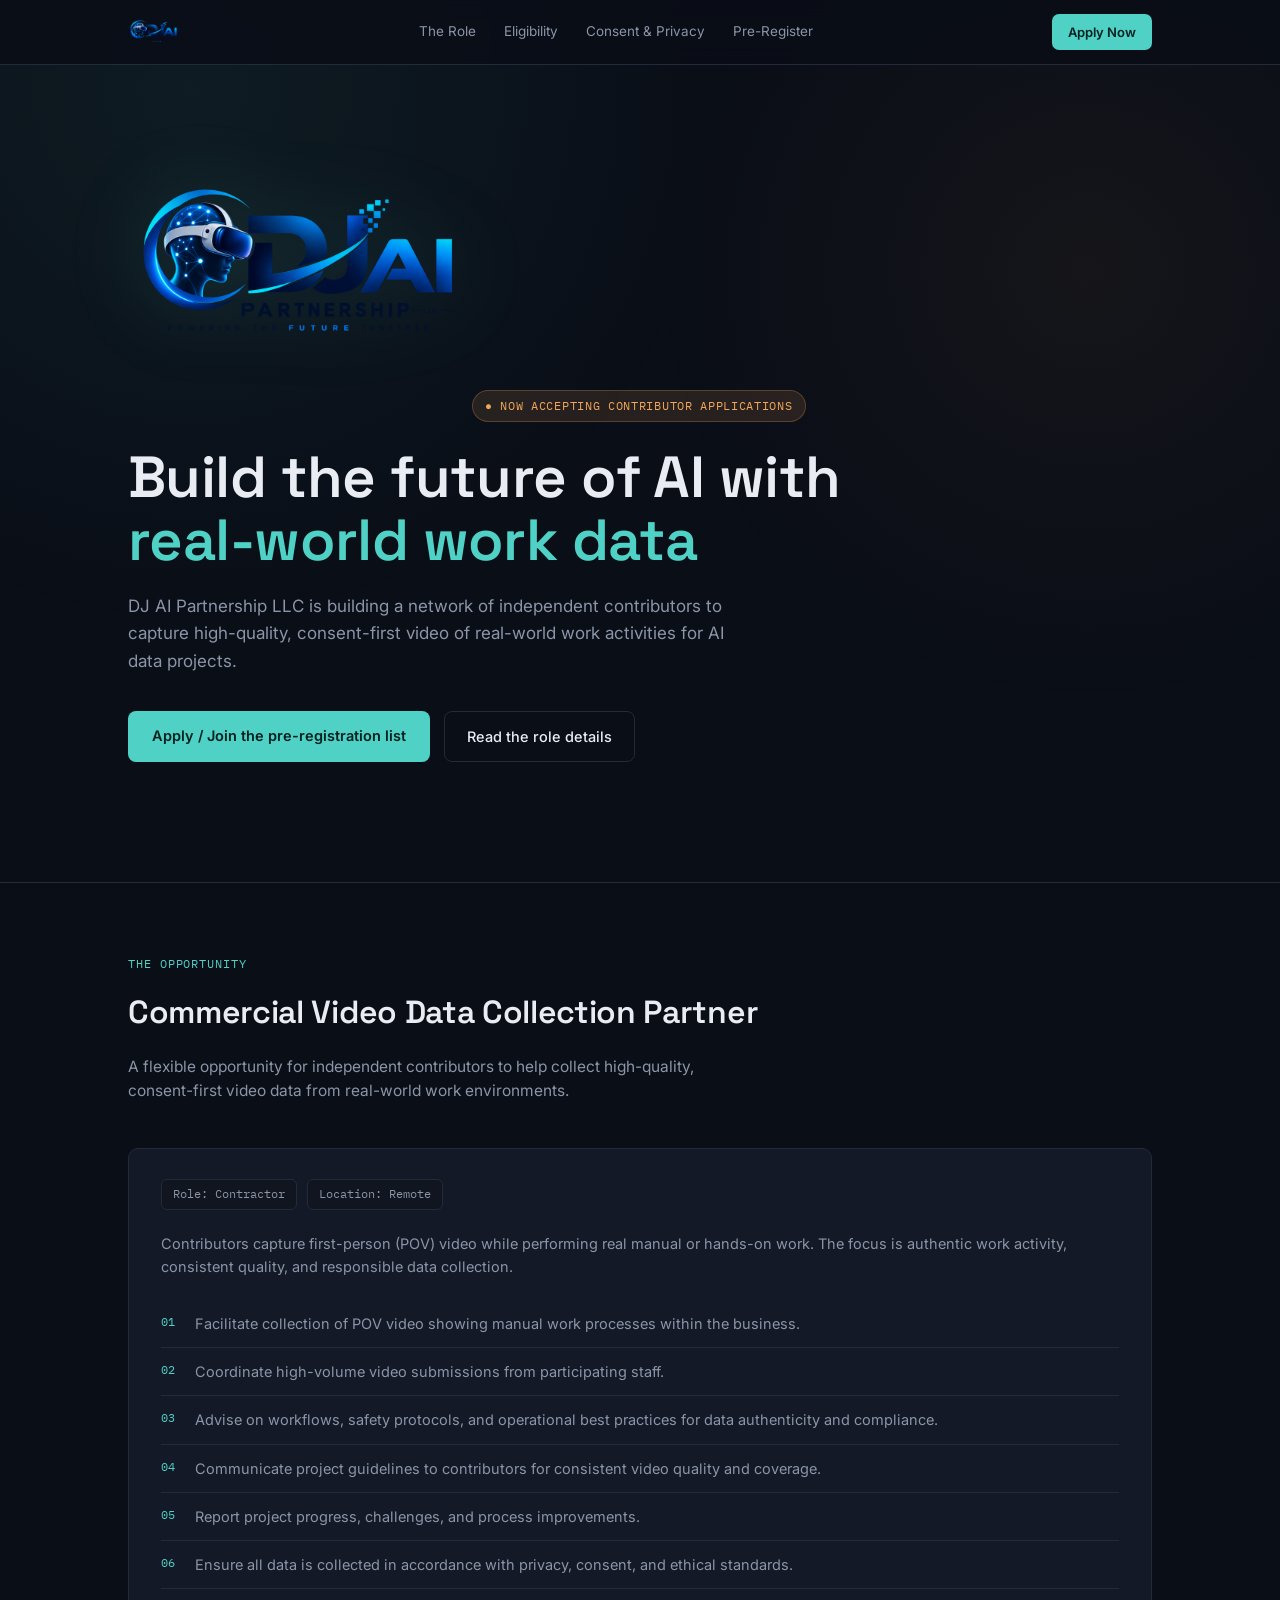
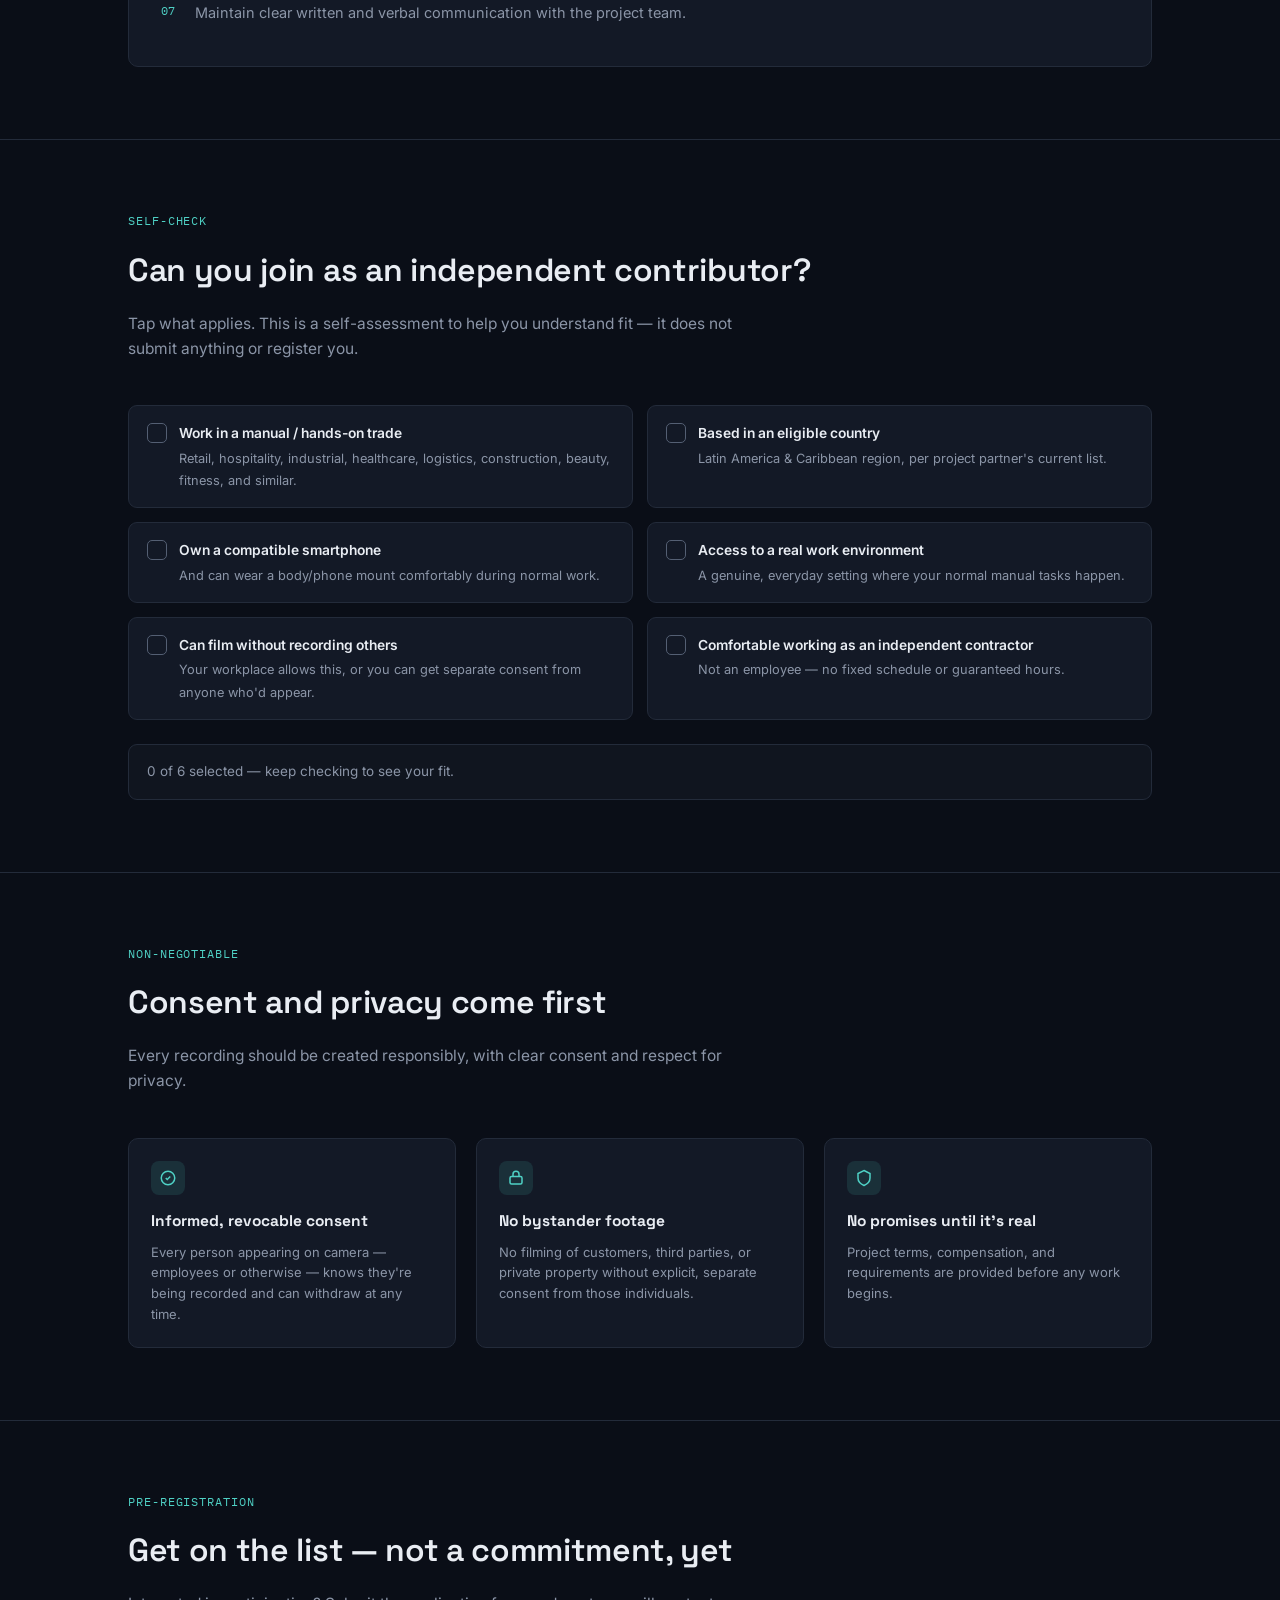
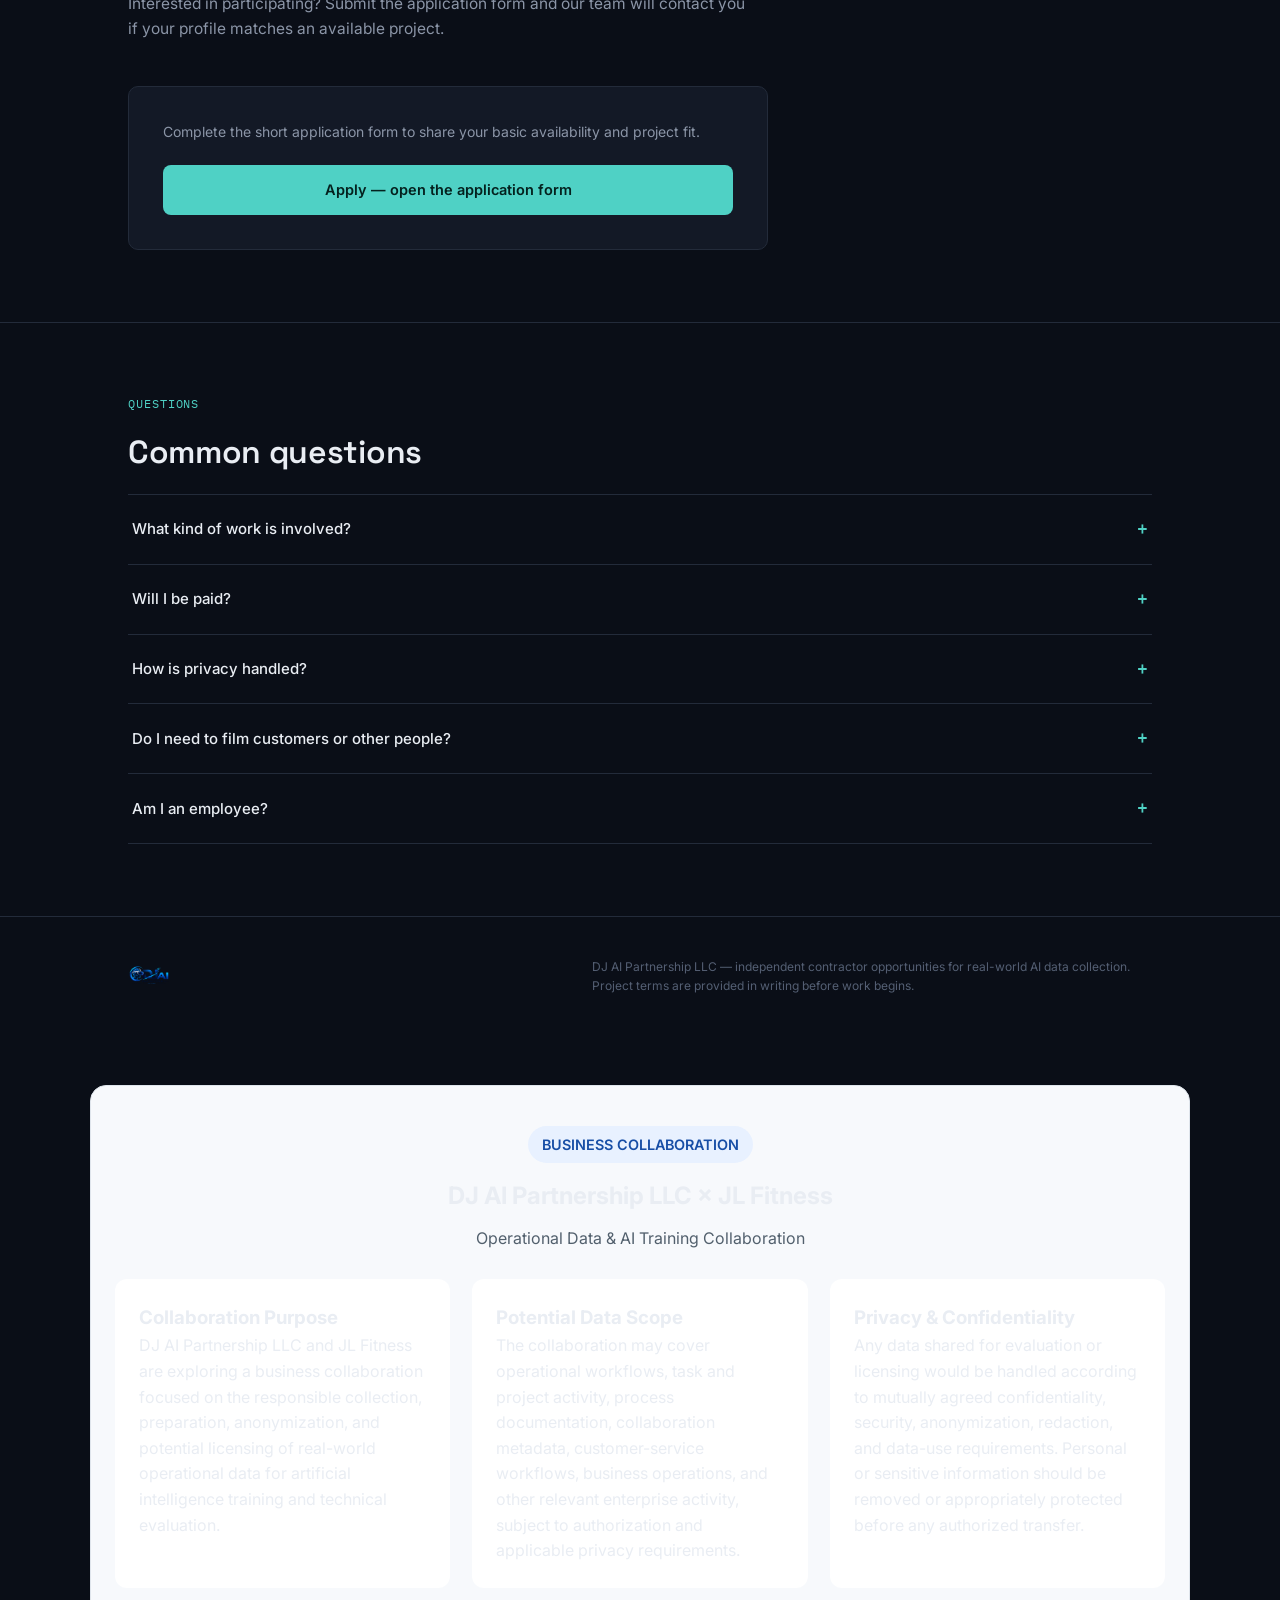
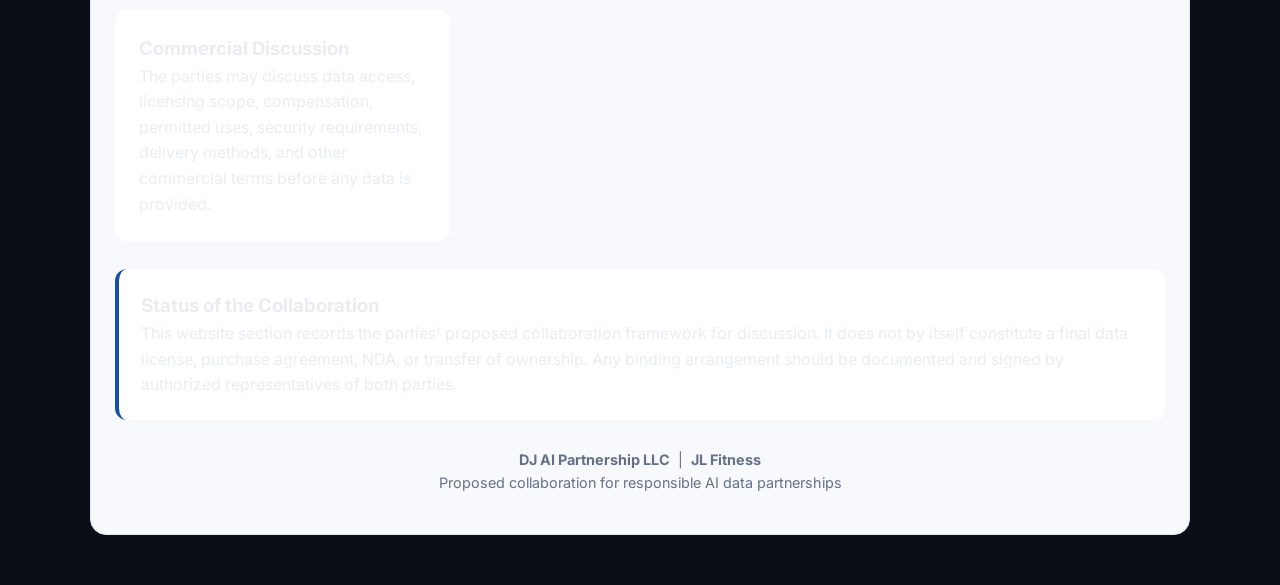
==== commit 47026f1e: "Add files via upload" ====
--- a/moi/invitation/index.html
+++ b/moi/invitation/index.html
@@ -1,640 +1,413 @@
 <!DOCTYPE html>
-<html lang="fr">
+
+<html lang="en">
 <head>
-<meta charset="utf-8">
-<meta name="viewport" content="width=device-width, initial-scale=1, viewport-fit=cover">
-<title>Naika &amp; Johnny — Invitation de mariage</title>
-<meta name="description" content="Naika Lucien &amp; Johnny Wisly Derival vous invitent à leur mariage le 8 novembre 2026, à partir de 17h00, au Salón Privilege.">
-<meta name="theme-color" content="#f3d9d6">
-<meta property="og:title" content="Naika &amp; Johnny — Invitation de mariage">
-<meta property="og:description" content="8 novembre 2026, à partir de 17h00 — Salón Privilege, Santo Domingo Este.">
-<meta property="og:image" content="assets/photo-couple.jpg">
-<link rel="preconnect" href="https://fonts.googleapis.com">
-<link rel="preconnect" href="https://fonts.gstatic.com" crossorigin>
-<link href="https://fonts.googleapis.com/css2?family=Cormorant+Garamond:ital,wght@0,400;0,500;0,600;1,400;1,500&family=Pinyon+Script&display=swap" rel="stylesheet">
+<meta charset="utf-8"/>
+<meta content="width=device-width, initial-scale=1.0" name="viewport"/>
+<title>DJ AI Partnership LLC — Commercial Video Data Collection Partner</title>
+<link href="https://fonts.googleapis.com" rel="preconnect"/>
+<link href="https://fonts.googleapis.com/css2?family=Space+Grotesk:wght@400;500;600;700&amp;family=Inter:wght@400;500;600;700&amp;family=IBM+Plex+Mono:wght@400;500&amp;display=swap" rel="stylesheet"/>
 <style>
-:root{
-  --blush:#f8e8e5;
-  --rose:#efd0cc;
-  --gold:#b48a4f;
-  --gold-light:#e6c993;
-  --gold-text:#85602f;
-  --gold-deep:#8f6a38;
-  --ink:#5a4139;
-  --ivory:#fffaf7;
-  --serif:"Cormorant Garamond","Iowan Old Style","Palatino Linotype",Georgia,serif;
-  --script:"Pinyon Script","Snell Roundhand","Apple Chancery","Brush Script MT",cursive;
-}
-*{box-sizing:border-box;margin:0;padding:0}
-html{-webkit-text-size-adjust:100%;scroll-behavior:smooth}
-body{
-  font-family:var(--serif);
-  font-size:20px;
-  line-height:1.55;
-  color:var(--ink);
-  background:#ecd3cf;
-  min-height:100dvh;
-  -webkit-font-smoothing:antialiased;
-}
-body.locked{overflow:hidden;height:100dvh}
-.sr-only{position:absolute;width:1px;height:1px;overflow:hidden;clip:rect(0 0 0 0);white-space:nowrap}
-a{color:inherit}
-:focus-visible{outline:2px solid var(--gold-deep);outline-offset:3px;border-radius:4px}
-
-/* ---------- Page column ---------- */
-.page{
-  position:relative;
-  max-width:520px;
-  margin:0 auto;
-  min-height:100dvh;
-  overflow:hidden;
-  background:
-    radial-gradient(90% 38% at 50% 0%, #fef4f1 0%, transparent 70%),
-    radial-gradient(70% 22% at 12% 46%, rgba(255,255,255,.55) 0%, transparent 70%),
-    radial-gradient(70% 22% at 92% 72%, rgba(255,255,255,.5) 0%, transparent 70%),
-    linear-gradient(180deg,#f9ebe8 0%,#f4dcd8 40%,#f8e6e2 70%,#f1d3ce 100%);
-  box-shadow:0 0 80px rgba(120,70,50,.18);
-}
-section{padding:76px 30px;text-align:center;position:relative}
-h1,h2{font-weight:500;text-wrap:balance}
-h2{
-  font-family:var(--serif);
-  font-style:italic;
-  font-size:2.05rem;
-  line-height:1.15;
-  color:var(--gold-text);
-  margin-bottom:20px;
-}
-p{max-width:34ch;margin-left:auto;margin-right:auto;text-wrap:pretty}
-.script{font-family:var(--script);font-weight:400}
-.gold-svg{display:block;margin:0 auto}
-.flourish{width:120px;height:14px;margin:22px auto;display:block;opacity:.9}
-
-/* ---------- Gate (key & lock) ---------- */
-#gate{
-  position:fixed;inset:0;z-index:100;
-  display:flex;justify-content:center;
-  background:
-    radial-gradient(80% 50% at 50% 30%, #fff5f2 0%, transparent 70%),
-    linear-gradient(180deg,#faeeeb,#f2d6d1);
-  transition:opacity 1.3s ease .35s, visibility 0s linear 1.7s;
-}
-#gate.gone{opacity:0;visibility:hidden;pointer-events:none}
-.gate-inner{
-  width:100%;max-width:520px;
-  display:flex;flex-direction:column;align-items:center;justify-content:center;
-  gap:18px;padding:24px;position:relative;
-}
-.lock{width:min(56vw,230px);position:relative;transition:transform 1.5s cubic-bezier(.6,0,.2,1), opacity 1.1s ease .3s, filter 1s}
-.lock svg{width:100%;height:auto;display:block;overflow:visible}
-#gate.open .lock{transform:scale(2.6);opacity:0;filter:drop-shadow(0 0 40px #f6e0a8)}
-#hole-fill{transition:fill .6s}
-#gate.unlocking #hole-fill{fill:#fff1c4}
-.gate-names{font-size:2.5rem;line-height:1;color:var(--gold-text);margin-top:2px;text-align:center}
-.gate-hint{font-style:italic;font-size:1.05rem;color:#8b6f63;margin-top:-6px}
-.key-track{position:relative;width:200px;height:74px;margin-top:18px;touch-action:none}
-#key{
-  position:absolute;left:10px;top:6px;width:180px;height:60px;
-  cursor:grab;touch-action:none;transform-origin:100% 50%;
-  filter:drop-shadow(0 6px 8px rgba(120,80,40,.28));
-  transition:transform .45s cubic-bezier(.3,1.4,.5,1);
-  animation:nudge 2.6s ease-in-out 1.2s infinite;
-}
-#key.dragging{cursor:grabbing;transition:none;animation:none}
-#key.snap{transition:transform .6s cubic-bezier(.5,0,.2,1);animation:none}
-#key svg{width:100%;height:100%;display:block;pointer-events:none;overflow:visible}
-@keyframes nudge{0%,70%,100%{margin-left:0}82%{margin-left:14px}92%{margin-left:0}}
-
-/* ---------- Music button ---------- */
-#music{
-  position:fixed;top:max(14px,env(safe-area-inset-top));right:max(14px,calc(50% - 246px));z-index:60;
-  width:42px;height:42px;border-radius:50%;
-  border:1px solid rgba(180,138,79,.55);
-  background:rgba(255,250,247,.75);backdrop-filter:blur(6px);
-  color:var(--gold-deep);display:none;align-items:center;justify-content:center;cursor:pointer;
-}
-#music.show{display:flex}
-#music svg{width:20px;height:20px}
-#music .off{display:none}
-#music.muted .on{display:none}
-#music.muted .off{display:block}
-
-/* ---------- Hero ---------- */
-.hero{padding-top:0;padding-bottom:40px;min-height:100dvh;display:flex;flex-direction:column;align-items:center;isolation:isolate}
-.hero-bg{position:absolute;inset:0;width:100%;height:100%;object-fit:cover;object-position:50% 30%;z-index:-2}
-.hero::before{content:"";position:absolute;inset:0;z-index:-1;
-  background:linear-gradient(180deg,rgba(248,232,229,.30) 0%,rgba(248,232,229,0) 24%,rgba(248,232,229,0) 40%,rgba(248,232,229,.93) 57%,#f8e8e5 72%)}
-.chandelier{width:min(64%,270px);margin-top:0;filter:drop-shadow(0 0 5px rgba(255,244,220,.9)) drop-shadow(0 6px 12px rgba(60,40,20,.35))}
-.hero .kicker{font-style:italic;font-size:1.15rem;color:#7a5f54;margin-top:auto}
-.hero h1{
-  font-family:var(--script);font-weight:400;
-  font-size:clamp(3rem,15vw,4.2rem);line-height:1.02;
-  color:var(--gold-text);margin:6px 0 4px;
-}
-.hero .date{font-size:1.5rem;letter-spacing:.22em;color:var(--ink);margin-top:6px}
-.hero .lead{margin-top:18px;font-style:italic;font-size:1.15rem;color:#7a5f54}
-.scroll-hint{margin-top:0;padding-top:26px;font-style:italic;font-size:.95rem;color:#8b6f63}
-.scroll-hint svg{display:block;margin:6px auto 0;width:16px;height:16px;animation:bob 2s ease-in-out infinite}
-@keyframes bob{50%{transform:translateY(5px)}}
-
-/* ---------- Invitation ---------- */
-.invite .names{font-size:1.75rem;line-height:1.25;margin:14px 0 18px;color:var(--ink);font-weight:500}
-.invite .names span{display:block;font-style:italic;font-weight:400;font-size:1.3rem;color:var(--gold-text)}
-
-/* ---------- Photo ---------- */
-.photo{padding-top:24px}
-.oval{
-  position:relative;width:min(74%,300px);aspect-ratio:5/7;margin:0 auto 40px;
-  border-radius:50%;padding:7px;
-  background:linear-gradient(140deg,#f0d9a6,#b48a4f 40%,#ecd29c 70%,#a87d45);
-  box-shadow:0 18px 40px rgba(140,90,60,.25);
-  opacity:0;transform:scale(.94);
-  transition:opacity 1.1s ease, transform 1.4s cubic-bezier(.2,.7,.2,1);
-}
-.oval.in{opacity:1;transform:none}
-.oval img{width:100%;height:100%;object-fit:cover;object-position:50% 40%;border-radius:50%;display:block;border:3px solid var(--ivory)}
-.verse{font-style:italic;font-size:1.5rem;line-height:1.35;color:var(--gold-text);max-width:24ch;margin:0 auto;text-wrap:balance}
-.verse-ref{margin-top:10px;font-size:1rem;color:#8b6f63}
-
-/* ---------- Countdown ---------- */
-.count h2{margin-bottom:26px}
-.clock{
-  display:grid;grid-template-columns:repeat(4,1fr);
-  max-width:360px;margin:0 auto;
-  border:1px solid rgba(180,138,79,.6);border-radius:6px;
-  background:rgba(255,250,247,.45);
-}
-.clock div{padding:16px 4px 12px;border-left:1px solid rgba(180,138,79,.35)}
-.clock div:first-child{border-left:0}
-.clock b{display:block;font-weight:500;font-size:2rem;line-height:1;font-variant-numeric:tabular-nums;color:var(--ink)}
-.clock small{display:block;margin-top:6px;font-size:.85rem;font-style:italic;color:#8b6f63}
-
-/* ---------- Day ---------- */
-.facts{max-width:360px;margin:8px auto 30px;text-align:center}
-.facts div{padding:18px 0;border-top:1px solid rgba(180,138,79,.4)}
-.facts div:last-child{border-bottom:1px solid rgba(180,138,79,.4)}
-.facts dt{font-style:italic;font-size:1rem;color:var(--gold-text)}
-.facts dd{font-size:1.5rem;line-height:1.25;font-weight:500}
-.facts dd span{display:block;font-size:1.05rem;font-weight:400;color:#7a5f54;margin-top:4px;line-height:1.4}
-.btn{
-  display:inline-flex;align-items:center;justify-content:center;gap:10px;
-  min-height:48px;padding:12px 26px;border-radius:999px;
-  font-family:var(--serif);font-size:1.1rem;font-weight:500;text-decoration:none;cursor:pointer;
-  border:1px solid var(--gold);color:var(--gold-text);background:rgba(255,250,247,.6);
-  transition:background .25s,color .25s;
-}
-.btn:hover{background:var(--gold-deep);color:var(--ivory)}
-.btn.solid{background:var(--gold-deep);color:var(--ivory);border-color:var(--gold-deep)}
-.btn.solid:hover{background:#74532a}
-.btn svg{width:18px;height:18px;flex:none}
-
-/* ---------- Date card ---------- */
-.card{position:relative;width:min(300px,100%);height:150px;margin:0 auto;border-radius:10px;box-shadow:0 10px 26px rgba(140,90,60,.18)}
-.card .under{
-  position:absolute;inset:0;display:flex;flex-direction:column;align-items:center;justify-content:center;
-  background:var(--ivory);border:1px solid rgba(180,138,79,.6);border-radius:10px;
-}
-.card .under i{font-size:1.05rem;color:var(--gold-text)}
-.card .under strong{font-family:var(--serif);font-weight:500;font-size:2rem;letter-spacing:.14em;line-height:1.2}
-.card .under em{font-size:1.05rem;color:#7a5f54}
-
-/* ---------- Story ---------- */
-.story p{margin-bottom:18px;font-size:1.15rem;max-width:32ch}
-.story .sign{font-family:var(--script);font-size:2.3rem;color:var(--gold-text);margin-top:26px;line-height:1}
-
-/* ---------- RSVP ---------- */
-form{max-width:340px;margin:10px auto 0;text-align:left}
-.field{margin-bottom:22px}
-.field label,.field legend{display:block;font-style:italic;font-size:1.02rem;color:var(--gold-text);margin-bottom:2px}
-.field input[type=text],.field input[type=number]{
-  width:100%;background:transparent;border:0;border-bottom:1px solid rgba(180,138,79,.7);
-  padding:8px 2px;font:inherit;font-size:1.2rem;color:var(--ink);border-radius:0;
-}
-.field input:focus{outline:0;border-bottom:2px solid var(--gold-deep)}
-fieldset{border:0}
-.choices{display:grid;gap:10px;margin-top:8px}
-.choices label{
-  display:flex;align-items:center;gap:12px;cursor:pointer;
-  border:1px solid rgba(180,138,79,.6);border-radius:999px;padding:11px 18px;
-  background:rgba(255,250,247,.5);font-style:normal;font-size:1.08rem;color:var(--ink);margin:0;
-}
-.choices input{accent-color:var(--gold-deep);width:18px;height:18px}
-.choices label:has(input:checked){background:var(--gold-deep);color:var(--ivory);border-color:var(--gold-deep)}
-.choices label:has(input:focus-visible){outline:2px solid var(--gold-deep);outline-offset:3px}
-form .btn{width:100%;margin-top:6px}
-.err{color:#9a3b32;font-size:1rem;min-height:1.4em;margin-top:10px;text-align:center}
-.thanks{max-width:340px;margin:10px auto 0}
-.thanks[hidden],#rsvp-form[hidden]{display:none}
-.thanks .script{font-size:2.6rem;color:var(--gold-text);line-height:1.1;margin-bottom:10px}
-.thanks p{margin-bottom:22px}
-.thanks .alt{margin:18px 0 0;font-size:1.05rem}
-.thanks .alt a{color:var(--gold-text)}
-.hp{position:absolute;left:-9999px}
-
-/* ---------- Closing ---------- */
-.closing{padding-bottom:56px}
-.closing .script{font-size:2.6rem;color:var(--gold-text);line-height:1.1}
-.closing .date{letter-spacing:.22em;font-size:1.3rem;margin-top:8px}
-.closing .key{width:130px;margin:22px auto 30px}
-.contact{margin-top:8px;font-size:1.08rem;line-height:1.8}
-.contact a{text-decoration:none;border-bottom:1px solid rgba(180,138,79,.6)}
-.foot{margin-top:34px;font-size:.92rem;font-style:italic;color:#8b6f63}
-
-noscript style{display:none}
-@media (prefers-reduced-motion:reduce){
-  *,*::before,*::after{animation:none!important;transition-duration:.01ms!important;transition-delay:0s!important;scroll-behavior:auto!important}
-}
+  :root{
+    --bg: #0A0E17;
+    --bg-raised: #10151F;
+    --bg-card: #131926;
+    --line: #232B3A;
+    --text: #E9EDF3;
+    --text-dim: #8B95A7;
+    --text-faint: #545F73;
+    --accent: #4FD1C5;
+    --accent-dim: rgba(79,209,197,0.12);
+    --amber: #F2A65A;
+    --amber-dim: rgba(242,166,90,0.12);
+    --danger: #E8697A;
+    --radius: 10px;
+  }
+  *{box-sizing:border-box; margin:0; padding:0;}
+  html{scroll-behavior:smooth;}
+  body{
+    background: var(--bg);
+    color: var(--text);
+    font-family: 'Inter', sans-serif;
+    line-height:1.6;
+    -webkit-font-smoothing: antialiased;
+  }
+  body::before{
+    content:"";
+    position:fixed; inset:0;
+    background-image:
+      radial-gradient(circle at 15% 10%, rgba(79,209,197,0.07), transparent 40%),
+      radial-gradient(circle at 85% 30%, rgba(242,166,90,0.05), transparent 35%);
+    pointer-events:none;
+    z-index:0;
+  }
+  .mono{ font-family:'IBM Plex Mono', monospace; }
+  .display{ font-family:'Space Grotesk', sans-serif; }
+  a{ color:inherit; }
+  .wrap{ max-width: 1080px; margin:0 auto; padding:0 28px; position:relative; z-index:1; }
+
+  /* NAV */
+  nav{
+    position:sticky; top:0; z-index:50;
+    background: rgba(10,14,23,0.85);
+    backdrop-filter: blur(10px);
+    border-bottom:1px solid var(--line);
+  }
+  nav .wrap{ display:flex; align-items:center; justify-content:space-between; height:64px; }
+  .brand{ display:flex; align-items:center; gap:10px; font-family:'Space Grotesk'; font-weight:600; font-size:15px; letter-spacing:0.02em; }
+  .brand-logo{ height:34px; width:auto; display:block; }
+  .brand-mark{ width:20px; height:20px; border-radius:5px; background: linear-gradient(135deg, var(--accent), #2C8C82); flex-shrink:0; }
+  .navlinks{ display:flex; gap:28px; font-size:13.5px; color:var(--text-dim); }
+  .navlinks a{ text-decoration:none; transition: color .15s; }
+  .navlinks a:hover{ color:var(--text); }
+  .nav-cta{
+    font-size:13px; padding:8px 16px; border-radius:7px;
+    background: var(--accent); color:#04211E; font-weight:600;
+    text-decoration:none; border:none; cursor:pointer;
+  }
+  @media (max-width:720px){ .navlinks{ display:none; } }
+
+  /* HERO */
+  header.hero{ padding:88px 0 64px; position:relative; }
+  .hero-logo{ max-width:340px; width:100%; height:auto; margin-bottom:30px; filter: drop-shadow(0 0 40px rgba(79,209,197,0.15)); }
+  .eyebrow{
+    display:inline-flex; align-items:center; gap:8px;
+    font-family:'IBM Plex Mono'; font-size:11.5px; letter-spacing:0.06em; text-transform:uppercase;
+    color: var(--amber); background: var(--amber-dim); border:1px solid rgba(242,166,90,0.25);
+    padding:6px 12px; border-radius:100px; margin-bottom:24px;
+  }
+  h1.display{
+    font-size: clamp(34px, 5.2vw, 58px);
+    font-weight:600; line-height:1.08; letter-spacing:-0.01em;
+    max-width: 780px;
+    margin-bottom:22px;
+  }
+  h1.display .accent{ color: var(--accent); }
+  .lede{ font-size:17px; color:var(--text-dim); max-width:600px; margin-bottom:36px; }
+  .hero-actions{ display:flex; gap:14px; flex-wrap:wrap; margin-bottom:56px; }
+  .btn-primary{
+    background: var(--accent); color:#04211E; font-weight:600; font-size:14.5px;
+    padding:13px 24px; border-radius:8px; border:none; cursor:pointer; text-decoration:none; display:inline-block;
+    transition: transform .15s, box-shadow .15s;
+  }
+  .btn-primary:hover{ transform: translateY(-1px); box-shadow: 0 8px 20px rgba(79,209,197,0.18); }
+  .btn-ghost{
+    background:transparent; color:var(--text); font-weight:500; font-size:14.5px;
+    padding:13px 22px; border-radius:8px; border:1px solid var(--line); cursor:pointer; text-decoration:none; display:inline-block;
+    transition: border-color .15s, background .15s;
+  }
+  .btn-ghost:hover{ border-color: var(--accent); background: var(--accent-dim); }
+
+  /* SECTIONS */
+  section{ padding:72px 0; border-top:1px solid var(--line); position:relative; }
+  .section-tag{
+    font-family:'IBM Plex Mono'; font-size:11.5px; letter-spacing:0.08em; text-transform:uppercase;
+    color: var(--accent); margin-bottom:14px; display:block;
+  }
+  h2.display{ font-size: clamp(24px, 3.2vw, 32px); font-weight:600; margin-bottom:16px; letter-spacing:-0.01em; }
+  .section-lede{ color:var(--text-dim); font-size:15.5px; max-width:620px; margin-bottom:44px; }
+
+  /* about grid */
+  .about-grid{ display:grid; grid-template-columns: 1.1fr 1fr; gap:48px; align-items:start; }
+  @media (max-width:800px){ .about-grid{ grid-template-columns:1fr; } }
+  .profile-card{
+    background: var(--bg-card); border:1px solid var(--line); border-radius: var(--radius); padding:26px;
+  }
+  .profile-card .row{ display:flex; justify-content:space-between; padding:10px 0; border-bottom:1px solid var(--line); font-size:13.5px; }
+  .profile-card .row:last-child{ border-bottom:none; }
+  .profile-card .row span:first-child{ color:var(--text-faint); font-family:'IBM Plex Mono'; font-size:11.5px; }
+
+  /* role card */
+  .role-card{ background: var(--bg-card); border:1px solid var(--line); border-radius: var(--radius); padding:30px 32px; }
+  .role-meta{ display:flex; gap:10px; flex-wrap:wrap; margin-bottom:22px; }
+  .chip{ font-family:'IBM Plex Mono'; font-size:11.5px; padding:5px 11px; border-radius:6px; background: var(--bg-raised); border:1px solid var(--line); color:var(--text-dim); }
+  .scope-list{ list-style:none; counter-reset:scope; margin-top:6px; }
+  .scope-list li{ counter-increment:scope; position:relative; padding:12px 0 12px 34px; border-top:1px solid var(--line); font-size:14.5px; color:var(--text-dim); }
+  .scope-list li:first-child{ border-top:none; }
+  .scope-list li::before{
+    content: counter(scope, decimal-leading-zero);
+    position:absolute; left:0; top:12px; font-family:'IBM Plex Mono'; font-size:12px; color: var(--accent);
+  }
+
+  /* eligibility checklist — interactive */
+  .check-grid{ display:grid; grid-template-columns: repeat(2, 1fr); gap:14px; }
+  @media (max-width:700px){ .check-grid{ grid-template-columns:1fr; } }
+  .check-item{
+    display:flex; gap:12px; align-items:flex-start;
+    background: var(--bg-card); border:1px solid var(--line); border-radius:9px; padding:16px 18px;
+    cursor:pointer; user-select:none; transition: border-color .15s, background .15s;
+  }
+  .check-item:hover{ border-color:#33405a; }
+  .check-item.checked{ border-color: var(--accent); background: var(--accent-dim); }
+  .check-box{
+    width:20px; height:20px; border-radius:5px; border:1.5px solid var(--text-faint); flex-shrink:0; margin-top:1px;
+    display:flex; align-items:center; justify-content:center; transition: all .15s;
+  }
+  .check-item.checked .check-box{ border-color: var(--accent); background: var(--accent); }
+  .check-box svg{ display:none; width:12px; height:12px; }
+  .check-item.checked .check-box svg{ display:block; }
+  .check-text{ font-size:13.8px; }
+  .check-text .t{ display:block; font-weight:600; margin-bottom:2px; }
+  .check-text .d{ color:var(--text-dim); font-size:12.8px; }
+  .elig-result{
+    margin-top:24px; padding:16px 18px; border-radius:9px; font-size:13.5px;
+    background: var(--bg-raised); border:1px solid var(--line); color:var(--text-dim);
+    transition: all .2s;
+  }
+  .elig-result.ready{ border-color: var(--accent); background: var(--accent-dim); color: var(--text); }
+
+  /* countries */
+  .country-row{ display:flex; flex-wrap:wrap; gap:8px; }
+  .country-pill{ font-family:'IBM Plex Mono'; font-size:12px; padding:6px 12px; border-radius:100px; background:var(--bg-card); border:1px solid var(--line); color:var(--text-dim); }
+  /* application form */
+  .form-card{ background: var(--bg-card); border:1px solid var(--line); border-radius: var(--radius); padding:34px; max-width:640px; }
+  .form-grid{ display:grid; grid-template-columns: 1fr 1fr; gap:16px; }
+  @media (max-width:600px){ .form-grid{ grid-template-columns:1fr; } }
+  .field{ margin-bottom:16px; }
+  .field label{ display:block; font-size:12.5px; color:var(--text-dim); margin-bottom:7px; font-family:'IBM Plex Mono'; }
+  .field input, .field select{
+    width:100%; background: var(--bg-raised); border:1px solid var(--line); color:var(--text);
+    padding:11px 13px; border-radius:7px; font-size:14px; font-family:'Inter';
+    outline:none; transition: border-color .15s;
+  }
+  .field input:focus, .field select:focus{ border-color: var(--accent); }
+  .form-success{
+    display:none; text-align:center; padding:30px 20px;
+  }
+  .form-success.show{ display:block; }
+  .form-success svg{ width:40px; height:40px; color: var(--accent); margin-bottom:14px; }
+
+  /* consent section */
+  .consent-grid{ display:grid; grid-template-columns: repeat(3,1fr); gap:20px; }
+  @media (max-width:800px){ .consent-grid{ grid-template-columns:1fr; } }
+  .consent-card{ padding:22px; background: var(--bg-card); border:1px solid var(--line); border-radius: var(--radius); }
+  .consent-card .icon{ width:34px; height:34px; border-radius:8px; background: var(--accent-dim); display:flex; align-items:center; justify-content:center; margin-bottom:14px; color: var(--accent); }
+  .consent-card h3{ font-family:'Space Grotesk'; font-size:15.5px; margin-bottom:8px; }
+  .consent-card p{ font-size:13px; color:var(--text-dim); }
+
+  /* FAQ accordion */
+  .faq-item{ border-top:1px solid var(--line); }
+  .faq-item:last-child{ border-bottom:1px solid var(--line); }
+  .faq-q{
+    display:flex; justify-content:space-between; align-items:center; padding:20px 4px;
+    cursor:pointer; font-size:15px; font-weight:500;
+  }
+  .faq-q .plus{ font-family:'IBM Plex Mono'; color: var(--accent); font-size:18px; transition: transform .2s; flex-shrink:0; margin-left:16px; }
+  .faq-item.open .plus{ transform: rotate(45deg); }
+  .faq-a{ max-height:0; overflow:hidden; transition: max-height .25s ease; font-size:14px; color:var(--text-dim); }
+  .faq-item.open .faq-a{ max-height:200px; }
+  .faq-a-inner{ padding:0 4px 20px; }
+
+  footer{ border-top:1px solid var(--line); padding:40px 0; }
+  footer .wrap{ display:flex; justify-content:space-between; align-items:center; flex-wrap:wrap; gap:16px; }
+  footer .fine{ font-size:12px; color:var(--text-faint); max-width:560px; line-height:1.6; }
+  footer .brand{ font-size:13px; }
 </style>
-<noscript><style>#gate{display:none}body.locked{overflow:auto;height:auto}.oval{opacity:1;transform:none}</style></noscript>
 </head>
-<body class="locked">
-
-<!-- shared gradient -->
-<svg width="0" height="0" style="position:absolute" aria-hidden="true" focusable="false">
-  <defs>
-    <linearGradient id="gold" x1="0" y1="0" x2="1" y2="1">
-      <stop offset="0" stop-color="#f0d9a6"/>
-      <stop offset=".35" stop-color="#c39a5c"/>
-      <stop offset=".65" stop-color="#e8cf9a"/>
-      <stop offset="1" stop-color="#a87d45"/>
-    </linearGradient>
-  </defs>
-</svg>
-
-<!-- ============ GATE ============ -->
-<div id="gate" role="dialog" aria-label="Ouvrir l'invitation">
-  <div class="gate-inner">
-    <div class="lock"><svg id="medallion" viewBox="0 0 240 320" aria-hidden="true"></svg></div>
-    <div class="gate-names script">Naika &amp; Johnny</div>
-    <div class="gate-hint">Glissez la clé dans la serrure</div>
-    <div class="key-track">
-      <div id="key" role="button" tabindex="0" aria-label="Clé : glissez-la vers la serrure, ou appuyez pour ouvrir l'invitation">
-        <svg viewBox="0 0 180 60" aria-hidden="true">
-          <g fill="none" stroke="url(#gold)" stroke-width="4" stroke-linecap="round">
-            <circle cx="28" cy="30" r="19"/>
-          </g>
-          <g fill="url(#gold)">
-            <circle cx="28" cy="19" r="6"/><circle cx="18" cy="35" r="6"/><circle cx="38" cy="35" r="6"/>
-            <circle cx="28" cy="30" r="3" fill="#f8e8e5"/>
-            <rect x="46" y="27" width="130" height="6" rx="3"/>
-            <rect x="58" y="23" width="5" height="14" rx="2"/>
-            <rect x="67" y="24" width="4" height="12" rx="2"/>
-            <rect x="140" y="33" width="7" height="13" rx="1.5"/>
-            <rect x="152" y="33" width="7" height="9" rx="1.5"/>
-            <rect x="164" y="33" width="7" height="15" rx="1.5"/>
-          </g>
-        </svg>
-      </div>
+<body>
+<nav>
+<div class="wrap">
+<div class="brand"><img alt="DJ AI Partnership LLC" class="brand-logo" src="[data-uri]